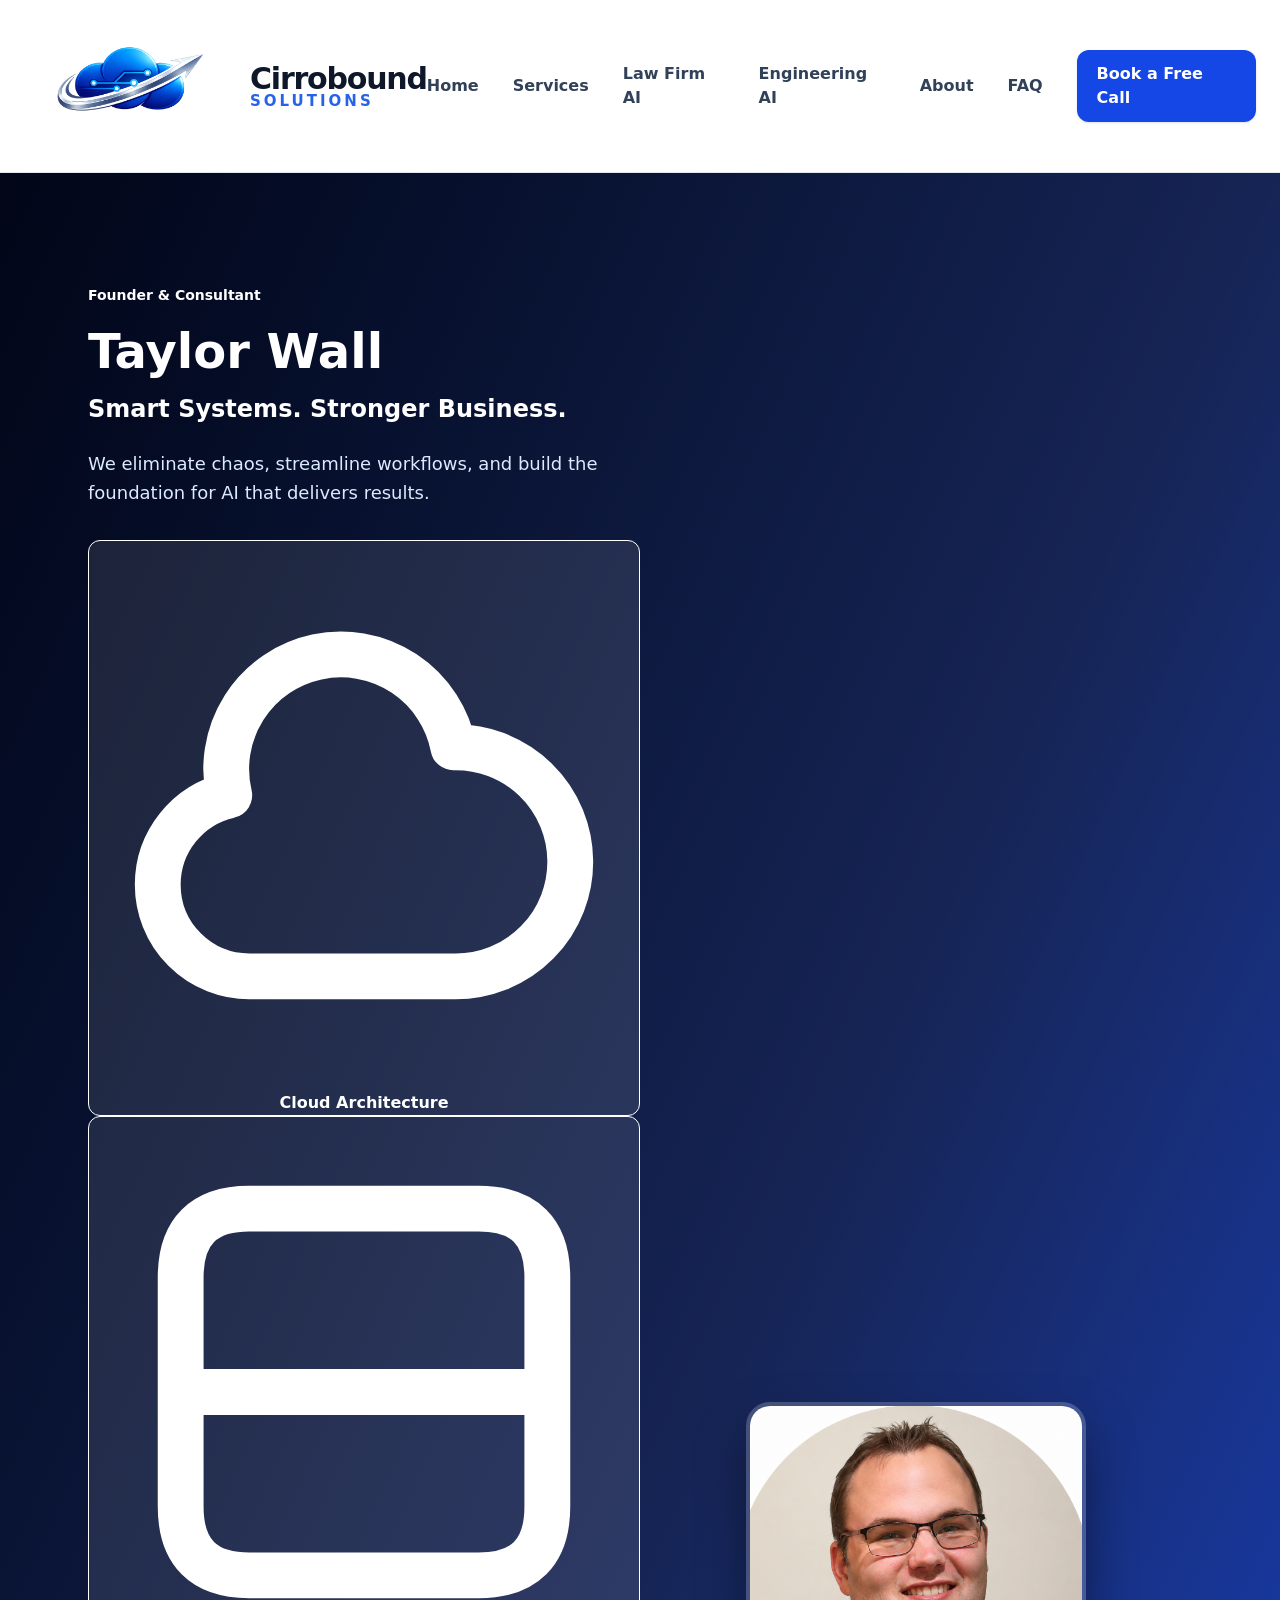
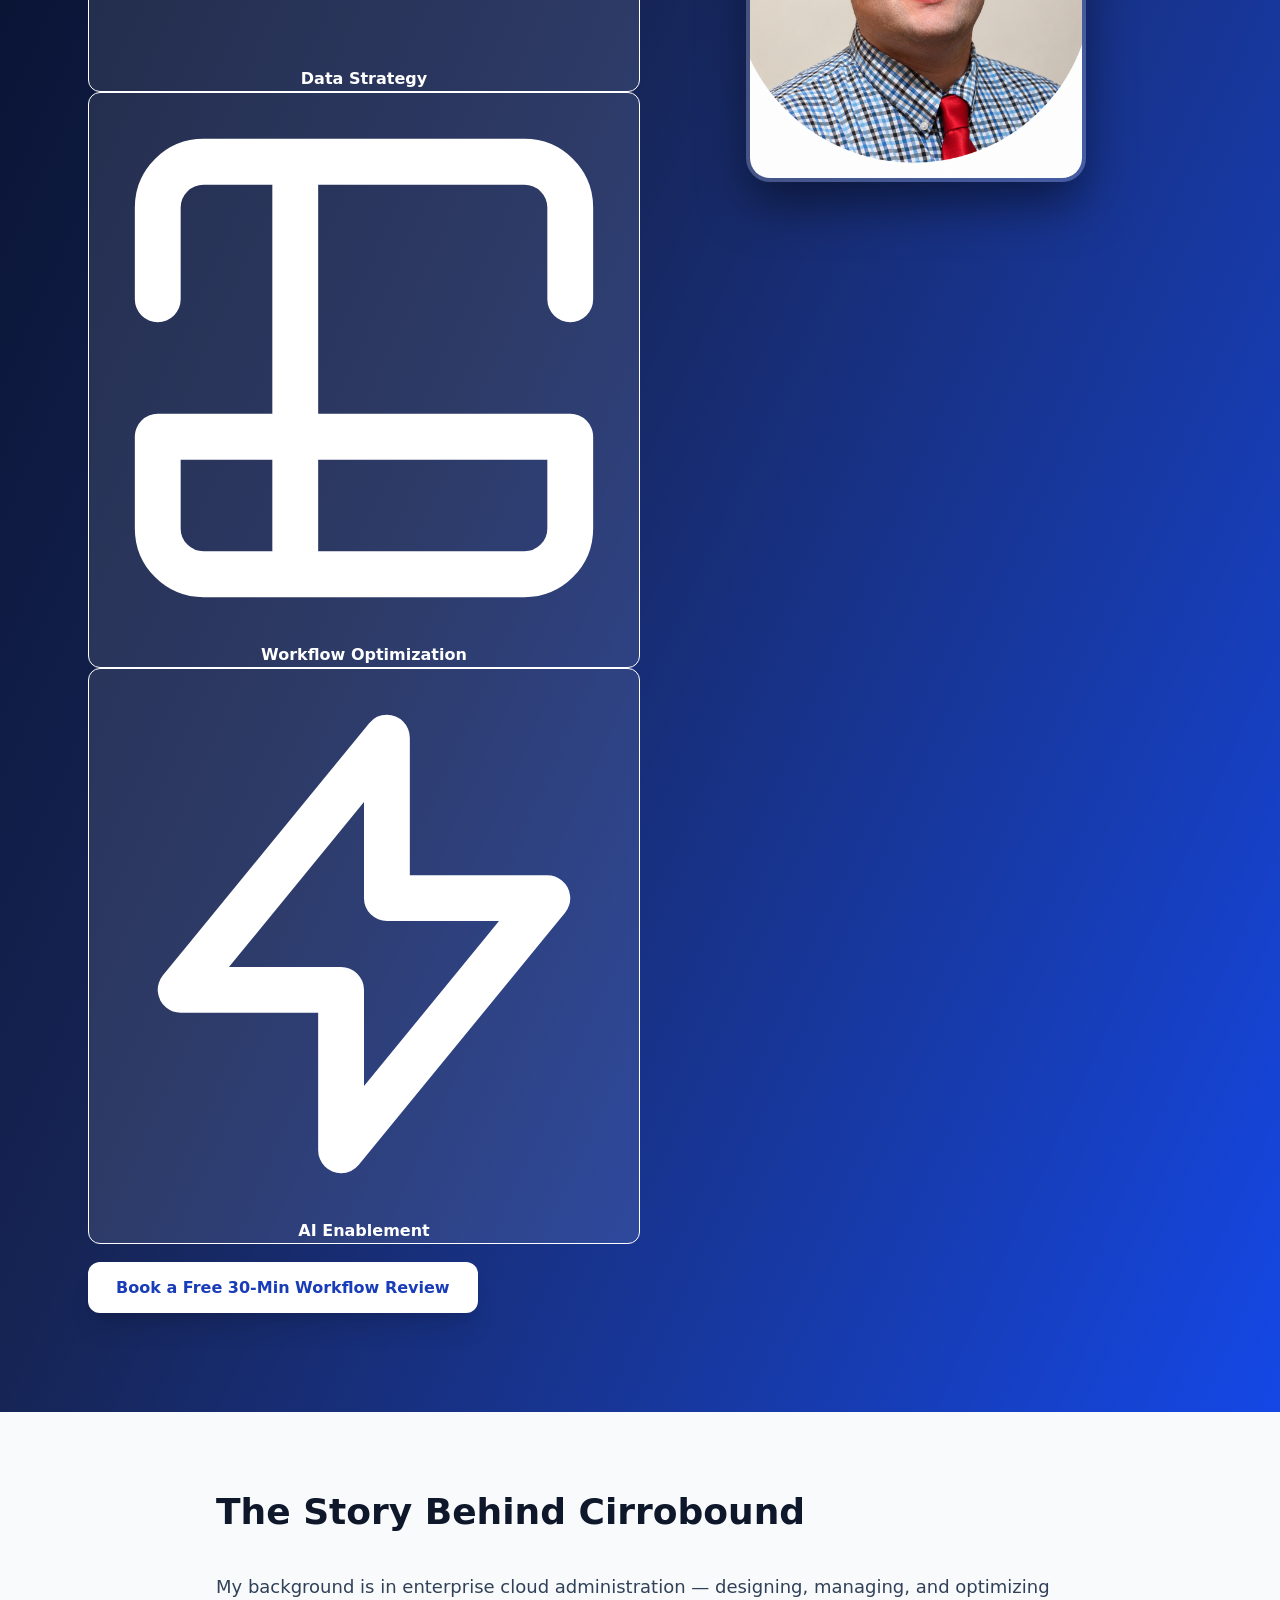
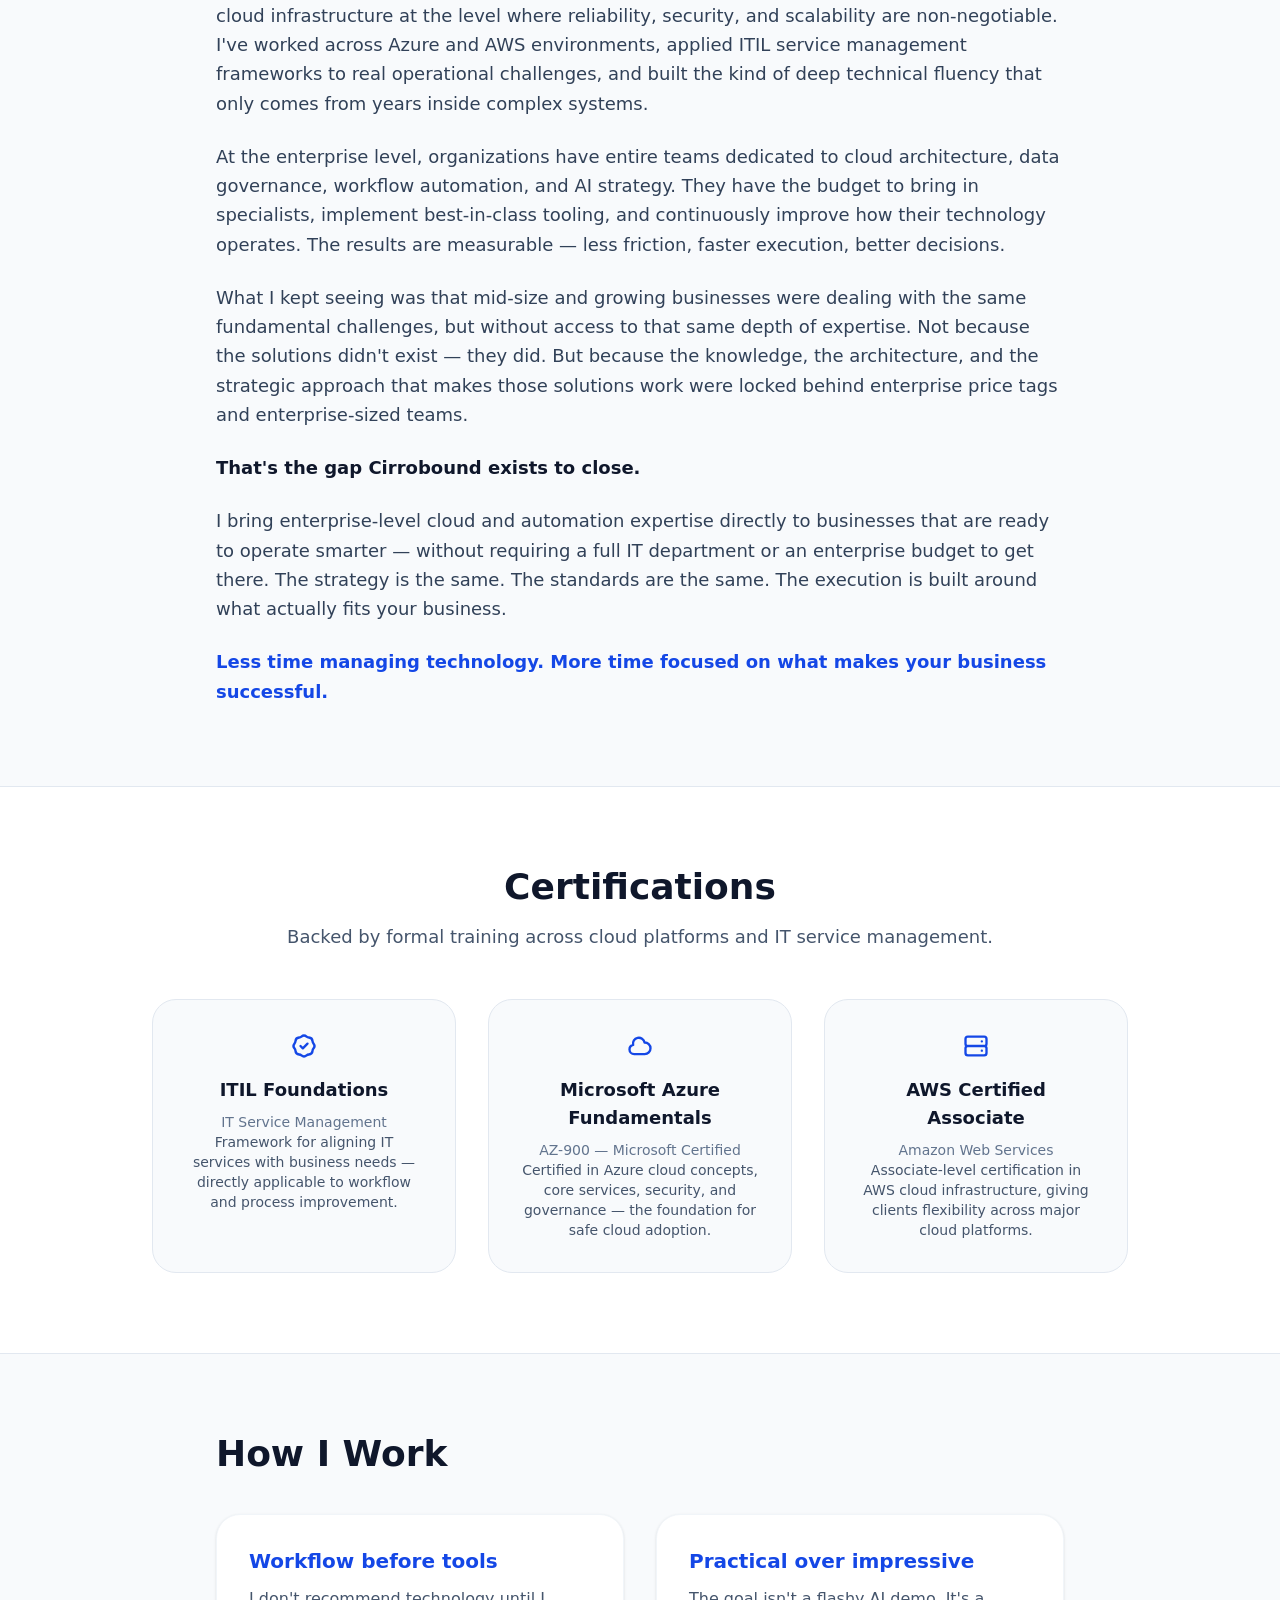
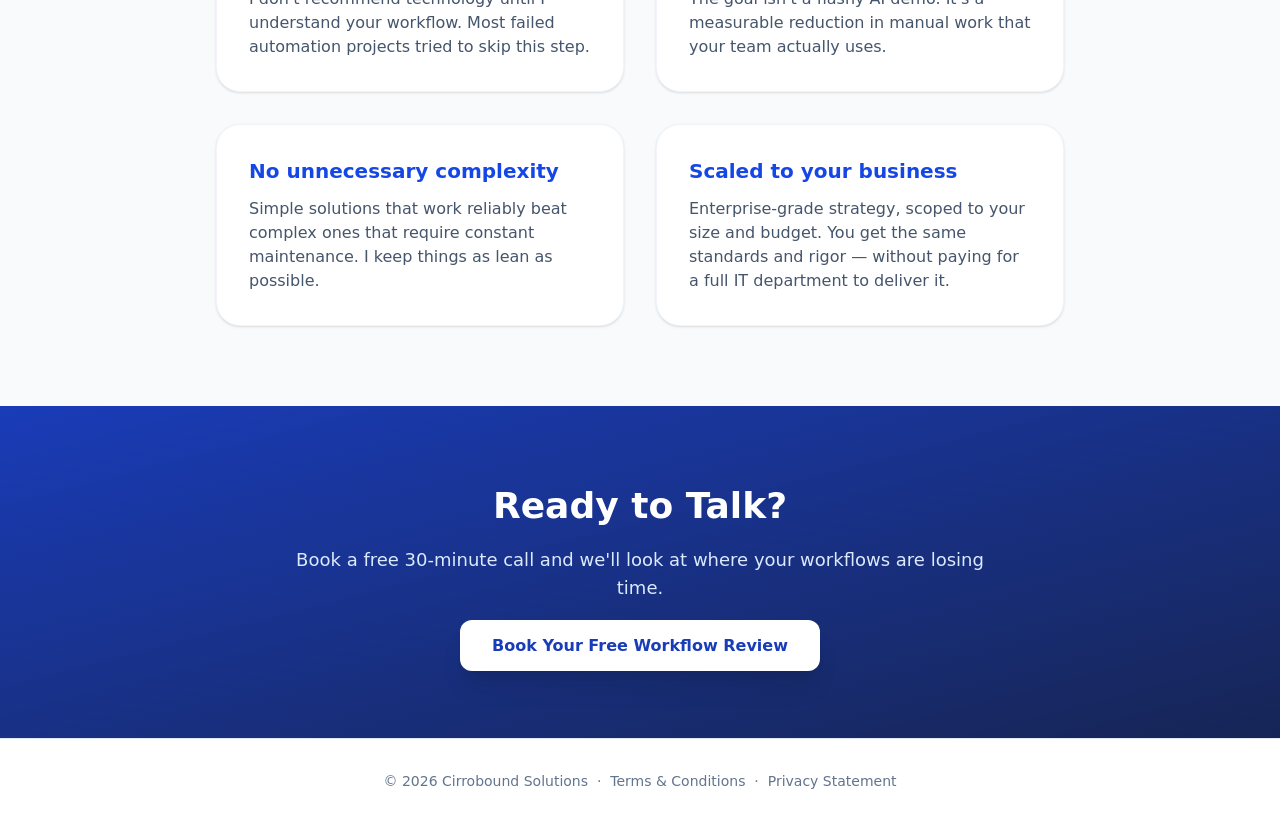
==== about.html @ ef7ce796 "Fix enterprise positioning on About page How I Work section Replace "Built for small teams" card — c" ====
<!DOCTYPE html>
<html lang="en">
<head>
  <meta charset="UTF-8" />
  <meta name="viewport" content="width=device-width, initial-scale=1.0"/>
  <title>About Taylor Wall | Cirrobound Solutions</title>
  <meta name="description" content="Meet Taylor Wall, founder of Cirrobound Solutions. Senior cloud administrator turned consultant helping law firms and engineering teams work smarter with cloud and AI." />
  <link href="./output.css" rel="stylesheet">
</head>

<body class="bg-slate-50 text-slate-900">

<header class="bg-white/95 backdrop-blur border-b border-slate-200 sticky top-0 z-50">
  <div class="max-w-7xl mx-auto px-6 py-4 flex items-center justify-between">

    <a href="/" class="flex items-center gap-4 shrink-0">
      <img src="assets/logo.png" alt="Cirrobound Solutions"
           style="height:140px; width:auto; display:block;">
      <div style="line-height:1;">
        <div style="font-size:30px; font-weight:900; color:#0f172a; letter-spacing:-0.04em;">Cirrobound</div>
        <div style="font-size:15px; letter-spacing:3px; color:#2563eb; font-weight:700;">SOLUTIONS</div>
      </div>
    </a>

    <nav class="hidden lg:flex items-center text-base font-semibold text-slate-700" style="gap:34px;">
      <a href="/" class="hover:text-blue-700 transition">Home</a>
      <a href="/services.html" class="hover:text-blue-700 transition">Services</a>
      <a href="/ai-for-law-firms.html" class="hover:text-blue-700 transition">Law Firm AI</a>
      <a href="/ai-for-engineering.html" class="hover:text-blue-700 transition">Engineering AI</a>
      <a href="/about.html" class="hover:text-blue-700 transition">About</a>
      <a href="/#faq" class="hover:text-blue-700 transition">FAQ</a>
      <a href="https://outlook.office.com/book/AIReadiness@cirrobound.com/" target="_blank" rel="noopener noreferrer"
         class="bg-blue-700 text-white px-5 py-3 rounded-xl shadow hover:bg-blue-800 transition">
        Book a Free Call
      </a>
    </nav>

    <button id="menuBtn" class="lg:hidden flex flex-col gap-1" aria-label="Open menu">
      <span class="w-7 h-0.5 bg-slate-800"></span>
      <span class="w-7 h-0.5 bg-slate-800"></span>
      <span class="w-7 h-0.5 bg-slate-800"></span>
    </button>

  </div>

  <div id="mobileMenu" class="hidden lg:hidden px-6 pb-6 space-y-4 text-lg font-semibold bg-white border-t">
    <a href="/" class="block py-3 border-b border-slate-200">Home</a>
    <a href="/services.html" class="block py-3 border-b border-slate-200">Services</a>
    <a href="/ai-for-law-firms.html" class="block py-3 border-b border-slate-200">Law Firm AI</a>
    <a href="/ai-for-engineering.html" class="block py-3 border-b border-slate-200">Engineering AI</a>
    <a href="/about.html" class="block py-3 border-b border-slate-200">About</a>
    <a href="/#faq" class="block py-3 border-b border-slate-200">FAQ</a>
    <a href="https://outlook.office.com/book/AIReadiness@cirrobound.com/" target="_blank" rel="noopener noreferrer"
       class="block text-center bg-blue-700 text-white px-5 py-3 rounded-xl">
      Book a Free Call
    </a>
  </div>
</header>

<!-- HERO -->
<section class="bg-gradient-to-br from-slate-950 via-blue-950 to-blue-700 text-white py-20 md:py-28">
  <div class="max-w-6xl mx-auto px-6">
    <div class="grid md:grid-cols-2 gap-12 items-center">

      <div>
        <p class="text-blue-300 font-semibold uppercase tracking-widest text-sm mb-4">Founder &amp; Consultant</p>
        <h1 class="text-4xl md:text-5xl font-black mb-3 leading-tight">Taylor Wall</h1>
        <p class="text-2xl font-black text-blue-300 mb-6">Smart Systems. Stronger Business.</p>
        <p class="text-blue-100 text-lg leading-relaxed mb-8">
          We eliminate chaos, streamline workflows, and build the foundation for AI that delivers results.
        </p>

        <div class="grid grid-cols-2 gap-3 mb-8">
          <div class="bg-white/10 border border-white/20 p-3 rounded-xl text-center">
            <svg class="w-5 h-5 text-blue-300 mx-auto mb-1" fill="none" stroke="currentColor" viewBox="0 0 24 24"><path stroke-linecap="round" stroke-linejoin="round" stroke-width="2" d="M3 15a4 4 0 004 4h9a5 5 0 10-.1-9.999 5.002 5.002 0 10-9.78 2.096A4.001 4.001 0 003 15z"/></svg>
            <p class="text-white font-bold text-xs">Cloud Architecture</p>
          </div>
          <div class="bg-white/10 border border-white/20 p-3 rounded-xl text-center">
            <svg class="w-5 h-5 text-blue-300 mx-auto mb-1" fill="none" stroke="currentColor" viewBox="0 0 24 24"><path stroke-linecap="round" stroke-linejoin="round" stroke-width="2" d="M4 7v10c0 2 1 3 3 3h10c2 0 3-1 3-3V7c0-2-1-3-3-3H7C5 4 4 5 4 7zm0 5h16"/></svg>
            <p class="text-white font-bold text-xs">Data Strategy</p>
          </div>
          <div class="bg-white/10 border border-white/20 p-3 rounded-xl text-center">
            <svg class="w-5 h-5 text-blue-300 mx-auto mb-1" fill="none" stroke="currentColor" viewBox="0 0 24 24"><path stroke-linecap="round" stroke-linejoin="round" stroke-width="2" d="M9 3H5a2 2 0 00-2 2v4m6-6h10a2 2 0 012 2v4M9 3v18m0 0h10a2 2 0 002-2v-4M9 21H5a2 2 0 01-2-2v-4m0 0h18"/></svg>
            <p class="text-white font-bold text-xs">Workflow Optimization</p>
          </div>
          <div class="bg-white/10 border border-white/20 p-3 rounded-xl text-center">
            <svg class="w-5 h-5 text-blue-300 mx-auto mb-1" fill="none" stroke="currentColor" viewBox="0 0 24 24"><path stroke-linecap="round" stroke-linejoin="round" stroke-width="2" d="M13 10V3L4 14h7v7l9-11h-7z"/></svg>
            <p class="text-white font-bold text-xs">AI Enablement</p>
          </div>
        </div>

        <a href="https://outlook.office.com/book/AIReadiness@cirrobound.com/" target="_blank" rel="noopener noreferrer"
           class="inline-block bg-white text-blue-800 px-7 py-4 rounded-xl font-bold shadow-xl hover:shadow-2xl transition">
          Book a Free 30-Min Workflow Review
        </a>
      </div>

      <div class="flex justify-center">
        <div style="width:340px;height:380px;overflow:hidden;border-radius:24px;box-shadow:0 25px 50px -5px rgba(0,0,0,0.5);border:4px solid rgba(255,255,255,0.2);">
          <img src="assets/founder%20photo"
               style="width:100%;height:100%;object-fit:cover;object-position:center top;"
               alt="Taylor Wall, Founder of Cirrobound Solutions">
        </div>
      </div>

    </div>
  </div>
</section>

<!-- STORY -->
<section class="py-20">
  <div class="max-w-4xl mx-auto px-6">
    <h2 class="text-3xl md:text-4xl font-black mb-10">The Story Behind Cirrobound</h2>

    <div class="space-y-6 text-slate-700 text-lg leading-relaxed">
      <p>
        My background is in enterprise cloud administration — designing, managing, and optimizing cloud infrastructure at the level where reliability, security, and scalability are non-negotiable. I've worked across Azure and AWS environments, applied ITIL service management frameworks to real operational challenges, and built the kind of deep technical fluency that only comes from years inside complex systems.
      </p>
      <p>
        At the enterprise level, organizations have entire teams dedicated to cloud architecture, data governance, workflow automation, and AI strategy. They have the budget to bring in specialists, implement best-in-class tooling, and continuously improve how their technology operates. The results are measurable — less friction, faster execution, better decisions.
      </p>
      <p>
        What I kept seeing was that mid-size and growing businesses were dealing with the same fundamental challenges, but without access to that same depth of expertise. Not because the solutions didn't exist — they did. But because the knowledge, the architecture, and the strategic approach that makes those solutions work were locked behind enterprise price tags and enterprise-sized teams.
      </p>
      <p class="font-semibold text-slate-900">
        That's the gap Cirrobound exists to close.
      </p>
      <p>
        I bring enterprise-level cloud and automation expertise directly to businesses that are ready to operate smarter — without requiring a full IT department or an enterprise budget to get there. The strategy is the same. The standards are the same. The execution is built around what actually fits your business.
      </p>
      <p class="text-blue-700 font-semibold">
        Less time managing technology. More time focused on what makes your business successful.
      </p>
    </div>
  </div>
</section>

<!-- CERTIFICATIONS -->
<section class="bg-white py-20 border-y border-slate-200">
  <div class="max-w-5xl mx-auto px-6">
    <div class="text-center mb-12">
      <h2 class="text-3xl md:text-4xl font-black mb-4">Certifications</h2>
      <p class="text-slate-600 text-lg">Backed by formal training across cloud platforms and IT service management.</p>
    </div>

    <div class="grid md:grid-cols-3 gap-8">

      <div class="bg-slate-50 p-8 rounded-3xl border border-slate-200 text-center">
        <div class="w-14 h-14 rounded-2xl bg-blue-100 flex items-center justify-center mx-auto mb-4">
          <svg class="w-7 h-7 text-blue-700" fill="none" stroke="currentColor" viewBox="0 0 24 24">
            <path stroke-linecap="round" stroke-linejoin="round" stroke-width="2" d="M9 12l2 2 4-4M7.835 4.697a3.42 3.42 0 001.946-.806 3.42 3.42 0 014.438 0 3.42 3.42 0 001.946.806 3.42 3.42 0 013.138 3.138 3.42 3.42 0 00.806 1.946 3.42 3.42 0 010 4.438 3.42 3.42 0 00-.806 1.946 3.42 3.42 0 01-3.138 3.138 3.42 3.42 0 00-1.946.806 3.42 3.42 0 01-4.438 0 3.42 3.42 0 00-1.946-.806 3.42 3.42 0 01-3.138-3.138 3.42 3.42 0 00-.806-1.946 3.42 3.42 0 010-4.438 3.42 3.42 0 00.806-1.946 3.42 3.42 0 013.138-3.138z"/>
          </svg>
        </div>
        <h3 class="font-black text-lg mb-2">ITIL Foundations</h3>
        <p class="text-slate-500 text-sm">IT Service Management</p>
        <p class="text-slate-600 text-sm mt-3">Framework for aligning IT services with business needs — directly applicable to workflow and process improvement.</p>
      </div>

      <div class="bg-slate-50 p-8 rounded-3xl border border-slate-200 text-center">
        <div class="w-14 h-14 rounded-2xl bg-blue-100 flex items-center justify-center mx-auto mb-4">
          <svg class="w-7 h-7 text-blue-700" fill="none" stroke="currentColor" viewBox="0 0 24 24">
            <path stroke-linecap="round" stroke-linejoin="round" stroke-width="2" d="M3 15a4 4 0 004 4h9a5 5 0 10-.1-9.999 5.002 5.002 0 10-9.78 2.096A4.001 4.001 0 003 15z"/>
          </svg>
        </div>
        <h3 class="font-black text-lg mb-2">Microsoft Azure Fundamentals</h3>
        <p class="text-slate-500 text-sm">AZ-900 &mdash; Microsoft Certified</p>
        <p class="text-slate-600 text-sm mt-3">Certified in Azure cloud concepts, core services, security, and governance — the foundation for safe cloud adoption.</p>
      </div>

      <div class="bg-slate-50 p-8 rounded-3xl border border-slate-200 text-center">
        <div class="w-14 h-14 rounded-2xl bg-blue-100 flex items-center justify-center mx-auto mb-4">
          <svg class="w-7 h-7 text-blue-700" fill="none" stroke="currentColor" viewBox="0 0 24 24">
            <path stroke-linecap="round" stroke-linejoin="round" stroke-width="2" d="M5 12h14M5 12a2 2 0 01-2-2V6a2 2 0 012-2h14a2 2 0 012 2v4a2 2 0 01-2 2M5 12a2 2 0 00-2 2v4a2 2 0 002 2h14a2 2 0 002-2v-4a2 2 0 00-2-2m-2-4h.01M17 16h.01"/>
          </svg>
        </div>
        <h3 class="font-black text-lg mb-2">AWS Certified Associate</h3>
        <p class="text-slate-500 text-sm">Amazon Web Services</p>
        <p class="text-slate-600 text-sm mt-3">Associate-level certification in AWS cloud infrastructure, giving clients flexibility across major cloud platforms.</p>
      </div>

    </div>
  </div>
</section>

<!-- APPROACH -->
<section class="py-20">
  <div class="max-w-4xl mx-auto px-6">
    <h2 class="text-3xl md:text-4xl font-black mb-10">How I Work</h2>

    <div class="grid md:grid-cols-2 gap-8">
      <div class="bg-white p-8 rounded-3xl shadow border border-slate-100">
        <h3 class="font-black text-xl mb-3 text-blue-700">Workflow before tools</h3>
        <p class="text-slate-600">I don't recommend technology until I understand your workflow. Most failed automation projects tried to skip this step.</p>
      </div>
      <div class="bg-white p-8 rounded-3xl shadow border border-slate-100">
        <h3 class="font-black text-xl mb-3 text-blue-700">Practical over impressive</h3>
        <p class="text-slate-600">The goal isn't a flashy AI demo. It's a measurable reduction in manual work that your team actually uses.</p>
      </div>
      <div class="bg-white p-8 rounded-3xl shadow border border-slate-100">
        <h3 class="font-black text-xl mb-3 text-blue-700">No unnecessary complexity</h3>
        <p class="text-slate-600">Simple solutions that work reliably beat complex ones that require constant maintenance. I keep things as lean as possible.</p>
      </div>
      <div class="bg-white p-8 rounded-3xl shadow border border-slate-100">
        <h3 class="font-black text-xl mb-3 text-blue-700">Scaled to your business</h3>
        <p class="text-slate-600">Enterprise-grade strategy, scoped to your size and budget. You get the same standards and rigor — without paying for a full IT department to deliver it.</p>
      </div>
    </div>
  </div>
</section>

<!-- CTA -->
<section class="bg-gradient-to-br from-blue-800 to-blue-950 text-white py-20 text-center">
  <div class="max-w-3xl mx-auto px-6">
    <h2 class="text-3xl md:text-4xl font-black mb-5">Ready to Talk?</h2>
    <p class="mb-8 text-blue-100 text-lg">
      Book a free 30-minute call and we'll look at where your workflows are losing time.
    </p>
    <a href="https://outlook.office.com/book/AIReadiness@cirrobound.com/" target="_blank" rel="noopener noreferrer"
       class="bg-white text-blue-800 px-8 py-4 rounded-xl font-black shadow-xl hover:shadow-2xl transition">
      Book Your Free Workflow Review
    </a>
  </div>
</section>

<footer class="bg-white border-t border-slate-200 py-8 text-center text-sm text-slate-500">
  &copy; 2026 Cirrobound Solutions &nbsp;&middot;&nbsp; <a href="/terms.html" class="hover:text-blue-700 transition">Terms &amp; Conditions</a> &nbsp;&middot;&nbsp; <a href="/privacy.html" class="hover:text-blue-700 transition">Privacy Statement</a>
</footer>

<script>
  const btn = document.getElementById("menuBtn");
  const menu = document.getElementById("mobileMenu");
  btn.addEventListener("click", () => { menu.classList.toggle("hidden"); });
</script>

</body>
</html>
---- output.css ----
/*! tailwindcss v4.2.4 | MIT License | https://tailwindcss.com */
@layer properties{@supports (((-webkit-hyphens:none)) and (not (margin-trim:inline))) or ((-moz-orient:inline) and (not (color:rgb(from red r g b)))){*,:before,:after,::backdrop{--tw-space-y-reverse:0;--tw-border-style:solid;--tw-gradient-position:initial;--tw-gradient-from:#0000;--tw-gradient-via:#0000;--tw-gradient-to:#0000;--tw-gradient-stops:initial;--tw-gradient-via-stops:initial;--tw-gradient-from-position:0%;--tw-gradient-via-position:50%;--tw-gradient-to-position:100%;--tw-leading:initial;--tw-font-weight:initial;--tw-tracking:initial;--tw-shadow:0 0 #0000;--tw-shadow-color:initial;--tw-shadow-alpha:100%;--tw-inset-shadow:0 0 #0000;--tw-inset-shadow-color:initial;--tw-inset-shadow-alpha:100%;--tw-ring-color:initial;--tw-ring-shadow:0 0 #0000;--tw-inset-ring-color:initial;--tw-inset-ring-shadow:0 0 #0000;--tw-ring-inset:initial;--tw-ring-offset-width:0px;--tw-ring-offset-color:#fff;--tw-ring-offset-shadow:0 0 #0000;--tw-backdrop-blur:initial;--tw-backdrop-brightness:initial;--tw-backdrop-contrast:initial;--tw-backdrop-grayscale:initial;--tw-backdrop-hue-rotate:initial;--tw-backdrop-invert:initial;--tw-backdrop-opacity:initial;--tw-backdrop-saturate:initial;--tw-backdrop-sepia:initial}}}@layer theme{:root,:host{--font-sans:ui-sans-serif, system-ui, sans-serif, "Apple Color Emoji", "Segoe UI Emoji", "Segoe UI Symbol", "Noto Color Emoji";--font-mono:ui-monospace, SFMono-Regular, Menlo, Monaco, Consolas, "Liberation Mono", "Courier New", monospace;--color-red-500:oklch(63.7% .237 25.331);--color-green-600:oklch(62.7% .194 149.214);--color-blue-100:oklch(93.2% .032 255.585);--color-blue-200:oklch(88.2% .059 254.128);--color-blue-300:oklch(80.9% .105 251.813);--color-blue-700:oklch(48.8% .243 264.376);--color-blue-800:oklch(42.4% .199 265.638);--color-blue-900:oklch(37.9% .146 265.522);--color-blue-950:oklch(28.2% .091 267.935);--color-slate-50:oklch(98.4% .003 247.858);--color-slate-100:oklch(96.8% .007 247.896);--color-slate-200:oklch(92.9% .013 255.508);--color-slate-500:oklch(55.4% .046 257.417);--color-slate-600:oklch(44.6% .043 257.281);--color-slate-700:oklch(37.2% .044 257.287);--color-slate-800:oklch(27.9% .041 260.031);--color-slate-900:oklch(20.8% .042 265.755);--color-slate-950:oklch(12.9% .042 264.695);--color-white:#fff;--spacing:.25rem;--container-3xl:48rem;--container-4xl:56rem;--container-5xl:64rem;--container-6xl:72rem;--container-7xl:80rem;--text-sm:.875rem;--text-sm--line-height:calc(1.25 / .875);--text-base:1rem;--text-base--line-height:calc(1.5 / 1);--text-lg:1.125rem;--text-lg--line-height:calc(1.75 / 1.125);--text-xl:1.25rem;--text-xl--line-height:calc(1.75 / 1.25);--text-2xl:1.5rem;--text-2xl--line-height:calc(2 / 1.5);--text-3xl:1.875rem;--text-3xl--line-height:calc(2.25 / 1.875);--text-4xl:2.25rem;--text-4xl--line-height:calc(2.5 / 2.25);--text-5xl:3rem;--text-5xl--line-height:1;--text-6xl:3.75rem;--text-6xl--line-height:1;--text-7xl:4.5rem;--text-7xl--line-height:1;--font-weight-medium:500;--font-weight-semibold:600;--font-weight-bold:700;--font-weight-black:900;--tracking-tight:-.025em;--leading-tight:1.25;--leading-relaxed:1.625;--radius-xl:.75rem;--radius-2xl:1rem;--radius-3xl:1.5rem;--default-transition-duration:.15s;--default-transition-timing-function:cubic-bezier(.4, 0, .2, 1);--default-font-family:var(--font-sans);--default-mono-font-family:var(--font-mono)}}@layer base{*,:after,:before,::backdrop{box-sizing:border-box;border:0 solid;margin:0;padding:0}::file-selector-button{box-sizing:border-box;border:0 solid;margin:0;padding:0}html,:host{-webkit-text-size-adjust:100%;tab-size:4;line-height:1.5;font-family:var(--default-font-family,ui-sans-serif, system-ui, sans-serif, "Apple Color Emoji", "Segoe UI Emoji", "Segoe UI Symbol", "Noto Color Emoji");font-feature-settings:var(--default-font-feature-settings,normal);font-variation-settings:var(--default-font-variation-settings,normal);-webkit-tap-highlight-color:transparent}hr{height:0;color:inherit;border-top-width:1px}abbr:where([title]){-webkit-text-decoration:underline dotted;text-decoration:underline dotted}h1,h2,h3,h4,h5,h6{font-size:inherit;font-weight:inherit}a{color:inherit;-webkit-text-decoration:inherit;-webkit-text-decoration:inherit;-webkit-text-decoration:inherit;text-decoration:inherit}b,strong{font-weight:bolder}code,kbd,samp,pre{font-family:var(--default-mono-font-family,ui-monospace, SFMono-Regular, Menlo, Monaco, Consolas, "Liberation Mono", "Courier New", monospace);font-feature-settings:var(--default-mono-font-feature-settings,normal);font-variation-settings:var(--default-mono-font-variation-settings,normal);font-size:1em}small{font-size:80%}sub,sup{vertical-align:baseline;font-size:75%;line-height:0;position:relative}sub{bottom:-.25em}sup{top:-.5em}table{text-indent:0;border-color:inherit;border-collapse:collapse}:-moz-focusring{outline:auto}progress{vertical-align:baseline}summary{display:list-item}ol,ul,menu{list-style:none}img,svg,video,canvas,audio,iframe,embed,object{vertical-align:middle;display:block}img,video{max-width:100%;height:auto}button,input,select,optgroup,textarea{font:inherit;font-feature-settings:inherit;font-variation-settings:inherit;letter-spacing:inherit;color:inherit;opacity:1;background-color:#0000;border-radius:0}::file-selector-button{font:inherit;font-feature-settings:inherit;font-variation-settings:inherit;letter-spacing:inherit;color:inherit;opacity:1;background-color:#0000;border-radius:0}:where(select:is([multiple],[size])) optgroup{font-weight:bolder}:where(select:is([multiple],[size])) optgroup option{padding-inline-start:20px}::file-selector-button{margin-inline-end:4px}::placeholder{opacity:1}@supports (not ((-webkit-appearance:-apple-pay-button))) or (contain-intrinsic-size:1px){::placeholder{color:currentColor}@supports (color:color-mix(in lab, red, red)){::placeholder{color:color-mix(in oklab, currentcolor 50%, transparent)}}}textarea{resize:vertical}::-webkit-search-decoration{-webkit-appearance:none}::-webkit-date-and-time-value{min-height:1lh;text-align:inherit}::-webkit-datetime-edit{display:inline-flex}::-webkit-datetime-edit-fields-wrapper{padding:0}::-webkit-datetime-edit{padding-block:0}::-webkit-datetime-edit-year-field{padding-block:0}::-webkit-datetime-edit-month-field{padding-block:0}::-webkit-datetime-edit-day-field{padding-block:0}::-webkit-datetime-edit-hour-field{padding-block:0}::-webkit-datetime-edit-minute-field{padding-block:0}::-webkit-datetime-edit-second-field{padding-block:0}::-webkit-datetime-edit-millisecond-field{padding-block:0}::-webkit-datetime-edit-meridiem-field{padding-block:0}::-webkit-calendar-picker-indicator{line-height:1}:-moz-ui-invalid{box-shadow:none}button,input:where([type=button],[type=reset],[type=submit]){appearance:button}::file-selector-button{appearance:button}::-webkit-inner-spin-button{height:auto}::-webkit-outer-spin-button{height:auto}[hidden]:where(:not([hidden=until-found])){display:none!important}}@layer components;@layer utilities{.absolute{position:absolute}.relative{position:relative}.sticky{position:sticky}.inset-0{inset:calc(var(--spacing) * 0)}.start{inset-inline-start:var(--spacing)}.top-0{top:calc(var(--spacing) * 0)}.z-50{z-index:50}.mx-auto{margin-inline:auto}.mb-2{margin-bottom:calc(var(--spacing) * 2)}.mb-3{margin-bottom:calc(var(--spacing) * 3)}.mb-4{margin-bottom:calc(var(--spacing) * 4)}.mb-5{margin-bottom:calc(var(--spacing) * 5)}.mb-6{margin-bottom:calc(var(--spacing) * 6)}.mb-7{margin-bottom:calc(var(--spacing) * 7)}.mb-8{margin-bottom:calc(var(--spacing) * 8)}.mb-10{margin-bottom:calc(var(--spacing) * 10)}.mb-12{margin-bottom:calc(var(--spacing) * 12)}.mb-14{margin-bottom:calc(var(--spacing) * 14)}.block{display:block}.flex{display:flex}.grid{display:grid}.hidden{display:none}.inline-flex{display:inline-flex}.h-0\.5{height:calc(var(--spacing) * .5)}.w-7{width:calc(var(--spacing) * 7)}.max-w-3xl{max-width:var(--container-3xl)}.max-w-4xl{max-width:var(--container-4xl)}.max-w-5xl{max-width:var(--container-5xl)}.max-w-6xl{max-width:var(--container-6xl)}.max-w-7xl{max-width:var(--container-7xl)}.shrink-0{flex-shrink:0}.flex-col{flex-direction:column}.items-center{align-items:center}.justify-between{justify-content:space-between}.justify-center{justify-content:center}.gap-1{gap:calc(var(--spacing) * 1)}.gap-4{gap:calc(var(--spacing) * 4)}.gap-8{gap:calc(var(--spacing) * 8)}:where(.space-y-3>:not(:last-child)){--tw-space-y-reverse:0;margin-block-start:calc(calc(var(--spacing) * 3) * var(--tw-space-y-reverse));margin-block-end:calc(calc(var(--spacing) * 3) * calc(1 - var(--tw-space-y-reverse)))}:where(.space-y-4>:not(:last-child)){--tw-space-y-reverse:0;margin-block-start:calc(calc(var(--spacing) * 4) * var(--tw-space-y-reverse));margin-block-end:calc(calc(var(--spacing) * 4) * calc(1 - var(--tw-space-y-reverse)))}:where(.space-y-6>:not(:last-child)){--tw-space-y-reverse:0;margin-block-start:calc(calc(var(--spacing) * 6) * var(--tw-space-y-reverse));margin-block-end:calc(calc(var(--spacing) * 6) * calc(1 - var(--tw-space-y-reverse)))}.overflow-hidden{overflow:hidden}.rounded-2xl{border-radius:var(--radius-2xl)}.rounded-3xl{border-radius:var(--radius-3xl)}.rounded-full{border-radius:3.40282e38px}.rounded-xl{border-radius:var(--radius-xl)}.border{border-style:var(--tw-border-style);border-width:1px}.border-y{border-block-style:var(--tw-border-style);border-block-width:1px}.border-t{border-top-style:var(--tw-border-style);border-top-width:1px}.border-b{border-bottom-style:var(--tw-border-style);border-bottom-width:1px}.border-blue-300\/30{border-color:#90c5ff4d}@supports (color:color-mix(in lab, red, red)){.border-blue-300\/30{border-color:color-mix(in oklab, var(--color-blue-300) 30%, transparent)}}.border-slate-100{border-color:var(--color-slate-100)}.border-slate-200{border-color:var(--color-slate-200)}.border-white\/70{border-color:#ffffffb3}@supports (color:color-mix(in lab, red, red)){.border-white\/70{border-color:color-mix(in oklab, var(--color-white) 70%, transparent)}}.bg-blue-700{background-color:var(--color-blue-700)}.bg-slate-50{background-color:var(--color-slate-50)}.bg-slate-100{background-color:var(--color-slate-100)}.bg-slate-800{background-color:var(--color-slate-800)}.bg-white{background-color:var(--color-white)}.bg-white\/10{background-color:#ffffff1a}@supports (color:color-mix(in lab, red, red)){.bg-white\/10{background-color:color-mix(in oklab, var(--color-white) 10%, transparent)}}.bg-white\/95{background-color:#fffffff2}@supports (color:color-mix(in lab, red, red)){.bg-white\/95{background-color:color-mix(in oklab, var(--color-white) 95%, transparent)}}.bg-gradient-to-br{--tw-gradient-position:to bottom right in oklab;background-image:linear-gradient(var(--tw-gradient-stops))}.bg-gradient-to-r{--tw-gradient-position:to right in oklab;background-image:linear-gradient(var(--tw-gradient-stops))}.bg-\[radial-gradient\(circle_at_top_left\,\#38bdf8\,transparent_35\%\)\,radial-gradient\(circle_at_bottom_right\,\#2563eb\,transparent_35\%\)\]{background-image:radial-gradient(circle at 0 0,#38bdf8,#0000 35%),radial-gradient(circle at 100% 100%,#2563eb,#0000 35%)}.from-\[\#0b1f3a\]{--tw-gradient-from:#0b1f3a;--tw-gradient-stops:var(--tw-gradient-via-stops,var(--tw-gradient-position), var(--tw-gradient-from) var(--tw-gradient-from-position), var(--tw-gradient-to) var(--tw-gradient-to-position))}.from-blue-800{--tw-gradient-from:var(--color-blue-800);--tw-gradient-stops:var(--tw-gradient-via-stops,var(--tw-gradient-position), var(--tw-gradient-from) var(--tw-gradient-from-position), var(--tw-gradient-to) var(--tw-gradient-to-position))}.from-slate-950{--tw-gradient-from:var(--color-slate-950);--tw-gradient-stops:var(--tw-gradient-via-stops,var(--tw-gradient-position), var(--tw-gradient-from) var(--tw-gradient-from-position), var(--tw-gradient-to) var(--tw-gradient-to-position))}.via-\[\#1e3a8a\]{--tw-gradient-via:#1e3a8a;--tw-gradient-via-stops:var(--tw-gradient-position), var(--tw-gradient-from) var(--tw-gradient-from-position), var(--tw-gradient-via) var(--tw-gradient-via-position), var(--tw-gradient-to) var(--tw-gradient-to-position);--tw-gradient-stops:var(--tw-gradient-via-stops)}.via-blue-950{--tw-gradient-via:var(--color-blue-950);--tw-gradient-via-stops:var(--tw-gradient-position), var(--tw-gradient-from) var(--tw-gradient-from-position), var(--tw-gradient-via) var(--tw-gradient-via-position), var(--tw-gradient-to) var(--tw-gradient-to-position);--tw-gradient-stops:var(--tw-gradient-via-stops)}.to-\[\#2563eb\]{--tw-gradient-to:#2563eb;--tw-gradient-stops:var(--tw-gradient-via-stops,var(--tw-gradient-position), var(--tw-gradient-from) var(--tw-gradient-from-position), var(--tw-gradient-to) var(--tw-gradient-to-position))}.to-blue-700{--tw-gradient-to:var(--color-blue-700);--tw-gradient-stops:var(--tw-gradient-via-stops,var(--tw-gradient-position), var(--tw-gradient-from) var(--tw-gradient-from-position), var(--tw-gradient-to) var(--tw-gradient-to-position))}.to-blue-950{--tw-gradient-to:var(--color-blue-950);--tw-gradient-stops:var(--tw-gradient-via-stops,var(--tw-gradient-position), var(--tw-gradient-from) var(--tw-gradient-from-position), var(--tw-gradient-to) var(--tw-gradient-to-position))}.p-6{padding:calc(var(--spacing) * 6)}.p-8{padding:calc(var(--spacing) * 8)}.p-9{padding:calc(var(--spacing) * 9)}.px-4{padding-inline:calc(var(--spacing) * 4)}.px-5{padding-inline:calc(var(--spacing) * 5)}.px-6{padding-inline:calc(var(--spacing) * 6)}.px-7{padding-inline:calc(var(--spacing) * 7)}.px-8{padding-inline:calc(var(--spacing) * 8)}.py-2{padding-block:calc(var(--spacing) * 2)}.py-3{padding-block:calc(var(--spacing) * 3)}.py-4{padding-block:calc(var(--spacing) * 4)}.py-6{padding-block:calc(var(--spacing) * 6)}.py-8{padding-block:calc(var(--spacing) * 8)}.py-16{padding-block:calc(var(--spacing) * 16)}.py-20{padding-block:calc(var(--spacing) * 20)}.py-24{padding-block:calc(var(--spacing) * 24)}.pb-6{padding-bottom:calc(var(--spacing) * 6)}.text-center{text-align:center}.text-left{text-align:left}.text-2xl{font-size:var(--text-2xl);line-height:var(--tw-leading,var(--text-2xl--line-height))}.text-3xl{font-size:var(--text-3xl);line-height:var(--tw-leading,var(--text-3xl--line-height))}.text-4xl{font-size:var(--text-4xl);line-height:var(--tw-leading,var(--text-4xl--line-height))}.text-base{font-size:var(--text-base);line-height:var(--tw-leading,var(--text-base--line-height))}.text-lg{font-size:var(--text-lg);line-height:var(--tw-leading,var(--text-lg--line-height))}.text-sm{font-size:var(--text-sm);line-height:var(--tw-leading,var(--text-sm--line-height))}.text-xl{font-size:var(--text-xl);line-height:var(--tw-leading,var(--text-xl--line-height))}.leading-relaxed{--tw-leading:var(--leading-relaxed);line-height:var(--leading-relaxed)}.leading-tight{--tw-leading:var(--leading-tight);line-height:var(--leading-tight)}.font-black{--tw-font-weight:var(--font-weight-black);font-weight:var(--font-weight-black)}.font-bold{--tw-font-weight:var(--font-weight-bold);font-weight:var(--font-weight-bold)}.font-semibold{--tw-font-weight:var(--font-weight-semibold);font-weight:var(--font-weight-semibold)}.tracking-tight{--tw-tracking:var(--tracking-tight);letter-spacing:var(--tracking-tight)}.text-blue-100{color:var(--color-blue-100)}.text-blue-200{color:var(--color-blue-200)}.text-blue-700{color:var(--color-blue-700)}.text-blue-800{color:var(--color-blue-800)}.text-green-600{color:var(--color-green-600)}.text-red-500{color:var(--color-red-500)}.text-slate-500{color:var(--color-slate-500)}.text-slate-600{color:var(--color-slate-600)}.text-slate-700{color:var(--color-slate-700)}.text-slate-900{color:var(--color-slate-900)}.text-white{color:var(--color-white)}.opacity-20{opacity:.2}.shadow{--tw-shadow:0 1px 3px 0 var(--tw-shadow-color,#0000001a), 0 1px 2px -1px var(--tw-shadow-color,#0000001a);box-shadow:var(--tw-inset-shadow), var(--tw-inset-ring-shadow), var(--tw-ring-offset-shadow), var(--tw-ring-shadow), var(--tw-shadow)}.shadow-lg{--tw-shadow:0 10px 15px -3px var(--tw-shadow-color,#0000001a), 0 4px 6px -4px var(--tw-shadow-color,#0000001a);box-shadow:var(--tw-inset-shadow), var(--tw-inset-ring-shadow), var(--tw-ring-offset-shadow), var(--tw-ring-shadow), var(--tw-shadow)}.shadow-xl{--tw-shadow:0 20px 25px -5px var(--tw-shadow-color,#0000001a), 0 8px 10px -6px var(--tw-shadow-color,#0000001a);box-shadow:var(--tw-inset-shadow), var(--tw-inset-ring-shadow), var(--tw-ring-offset-shadow), var(--tw-ring-shadow), var(--tw-shadow)}.backdrop-blur{--tw-backdrop-blur:blur(8px);-webkit-backdrop-filter:var(--tw-backdrop-blur,) var(--tw-backdrop-brightness,) var(--tw-backdrop-contrast,) var(--tw-backdrop-grayscale,) var(--tw-backdrop-hue-rotate,) var(--tw-backdrop-invert,) var(--tw-backdrop-opacity,) var(--tw-backdrop-saturate,) var(--tw-backdrop-sepia,);backdrop-filter:var(--tw-backdrop-blur,) var(--tw-backdrop-brightness,) var(--tw-backdrop-contrast,) var(--tw-backdrop-grayscale,) var(--tw-backdrop-hue-rotate,) var(--tw-backdrop-invert,) var(--tw-backdrop-opacity,) var(--tw-backdrop-saturate,) var(--tw-backdrop-sepia,)}.transition{transition-property:color,background-color,border-color,outline-color,text-decoration-color,fill,stroke,--tw-gradient-from,--tw-gradient-via,--tw-gradient-to,opacity,box-shadow,transform,translate,scale,rotate,filter,-webkit-backdrop-filter,backdrop-filter,display,content-visibility,overlay,pointer-events;transition-timing-function:var(--tw-ease,var(--default-transition-timing-function));transition-duration:var(--tw-duration,var(--default-transition-duration))}@media (hover:hover){.group-hover\:text-blue-700:is(:where(.group):hover *){color:var(--color-blue-700)}.hover\:bg-blue-800:hover{background-color:var(--color-blue-800)}.hover\:bg-white:hover{background-color:var(--color-white)}.hover\:text-blue-700:hover{color:var(--color-blue-700)}.hover\:text-blue-800:hover{color:var(--color-blue-800)}.hover\:shadow-2xl:hover{--tw-shadow:0 25px 50px -12px var(--tw-shadow-color,#00000040);box-shadow:var(--tw-inset-shadow), var(--tw-inset-ring-shadow), var(--tw-ring-offset-shadow), var(--tw-ring-shadow), var(--tw-shadow)}.hover\:shadow-lg:hover{--tw-shadow:0 10px 15px -3px var(--tw-shadow-color,#0000001a), 0 4px 6px -4px var(--tw-shadow-color,#0000001a);box-shadow:var(--tw-inset-shadow), var(--tw-inset-ring-shadow), var(--tw-ring-offset-shadow), var(--tw-ring-shadow), var(--tw-shadow)}.hover\:shadow-xl:hover{--tw-shadow:0 20px 25px -5px var(--tw-shadow-color,#0000001a), 0 8px 10px -6px var(--tw-shadow-color,#0000001a);box-shadow:var(--tw-inset-shadow), var(--tw-inset-ring-shadow), var(--tw-ring-offset-shadow), var(--tw-ring-shadow), var(--tw-shadow)}}@media (min-width:40rem){.sm\:flex-row{flex-direction:row}}@media (min-width:48rem){.md\:grid-cols-2{grid-template-columns:repeat(2,minmax(0,1fr))}.md\:grid-cols-3{grid-template-columns:repeat(3,minmax(0,1fr))}.md\:p-8{padding:calc(var(--spacing) * 8)}.md\:py-20{padding-block:calc(var(--spacing) * 20)}.md\:py-28{padding-block:calc(var(--spacing) * 28)}.md\:py-32{padding-block:calc(var(--spacing) * 32)}.md\:text-2xl{font-size:var(--text-2xl);line-height:var(--tw-leading,var(--text-2xl--line-height))}.md\:text-3xl{font-size:var(--text-3xl);line-height:var(--tw-leading,var(--text-3xl--line-height))}.md\:text-4xl{font-size:var(--text-4xl);line-height:var(--tw-leading,var(--text-4xl--line-height))}.md\:text-5xl{font-size:var(--text-5xl);line-height:var(--tw-leading,var(--text-5xl--line-height))}.md\:text-6xl{font-size:var(--text-6xl);line-height:var(--tw-leading,var(--text-6xl--line-height))}.md\:text-xl{font-size:var(--text-xl);line-height:var(--tw-leading,var(--text-xl--line-height))}}@media (min-width:64rem){.lg\:flex{display:flex}.lg\:hidden{display:none}.lg\:text-6xl{font-size:var(--text-6xl);line-height:var(--tw-leading,var(--text-6xl--line-height))}.lg\:text-7xl{font-size:var(--text-7xl);line-height:var(--tw-leading,var(--text-7xl--line-height))}}}@property --tw-space-y-reverse{syntax:"*";inherits:false;initial-value:0}@property --tw-border-style{syntax:"*";inherits:false;initial-value:solid}@property --tw-gradient-position{syntax:"*";inherits:false}@property --tw-gradient-from{syntax:"<color>";inherits:false;initial-value:#0000}@property --tw-gradient-via{syntax:"<color>";inherits:false;initial-value:#0000}@property --tw-gradient-to{syntax:"<color>";inherits:false;initial-value:#0000}@property --tw-gradient-stops{syntax:"*";inherits:false}@property --tw-gradient-via-stops{syntax:"*";inherits:false}@property --tw-gradient-from-position{syntax:"<length-percentage>";inherits:false;initial-value:0%}@property --tw-gradient-via-position{syntax:"<length-percentage>";inherits:false;initial-value:50%}@property --tw-gradient-to-position{syntax:"<length-percentage>";inherits:false;initial-value:100%}@property --tw-leading{syntax:"*";inherits:false}@property --tw-font-weight{syntax:"*";inherits:false}@property --tw-tracking{syntax:"*";inherits:false}@property --tw-shadow{syntax:"*";inherits:false;initial-value:0 0 #0000}@property --tw-shadow-color{syntax:"*";inherits:false}@property --tw-shadow-alpha{syntax:"<percentage>";inherits:false;initial-value:100%}@property --tw-inset-shadow{syntax:"*";inherits:false;initial-value:0 0 #0000}@property --tw-inset-shadow-color{syntax:"*";inherits:false}@property --tw-inset-shadow-alpha{syntax:"<percentage>";inherits:false;initial-value:100%}@property --tw-ring-color{syntax:"*";inherits:false}@property --tw-ring-shadow{syntax:"*";inherits:false;initial-value:0 0 #0000}@property --tw-inset-ring-color{syntax:"*";inherits:false}@property --tw-inset-ring-shadow{syntax:"*";inherits:false;initial-value:0 0 #0000}@property --tw-ring-inset{syntax:"*";inherits:false}@property --tw-ring-offset-width{syntax:"<length>";inherits:false;initial-value:0}@property --tw-ring-offset-color{syntax:"*";inherits:false;initial-value:#fff}@property --tw-ring-offset-shadow{syntax:"*";inherits:false;initial-value:0 0 #0000}@property --tw-backdrop-blur{syntax:"*";inherits:false}@property --tw-backdrop-brightness{syntax:"*";inherits:false}@property --tw-backdrop-contrast{syntax:"*";inherits:false}@property --tw-backdrop-grayscale{syntax:"*";inherits:false}@property --tw-backdrop-hue-rotate{syntax:"*";inherits:false}@property --tw-backdrop-invert{syntax:"*";inherits:false}@property --tw-backdrop-opacity{syntax:"*";inherits:false}@property --tw-backdrop-saturate{syntax:"*";inherits:false}@property --tw-backdrop-sepia{syntax:"*";inherits:false}
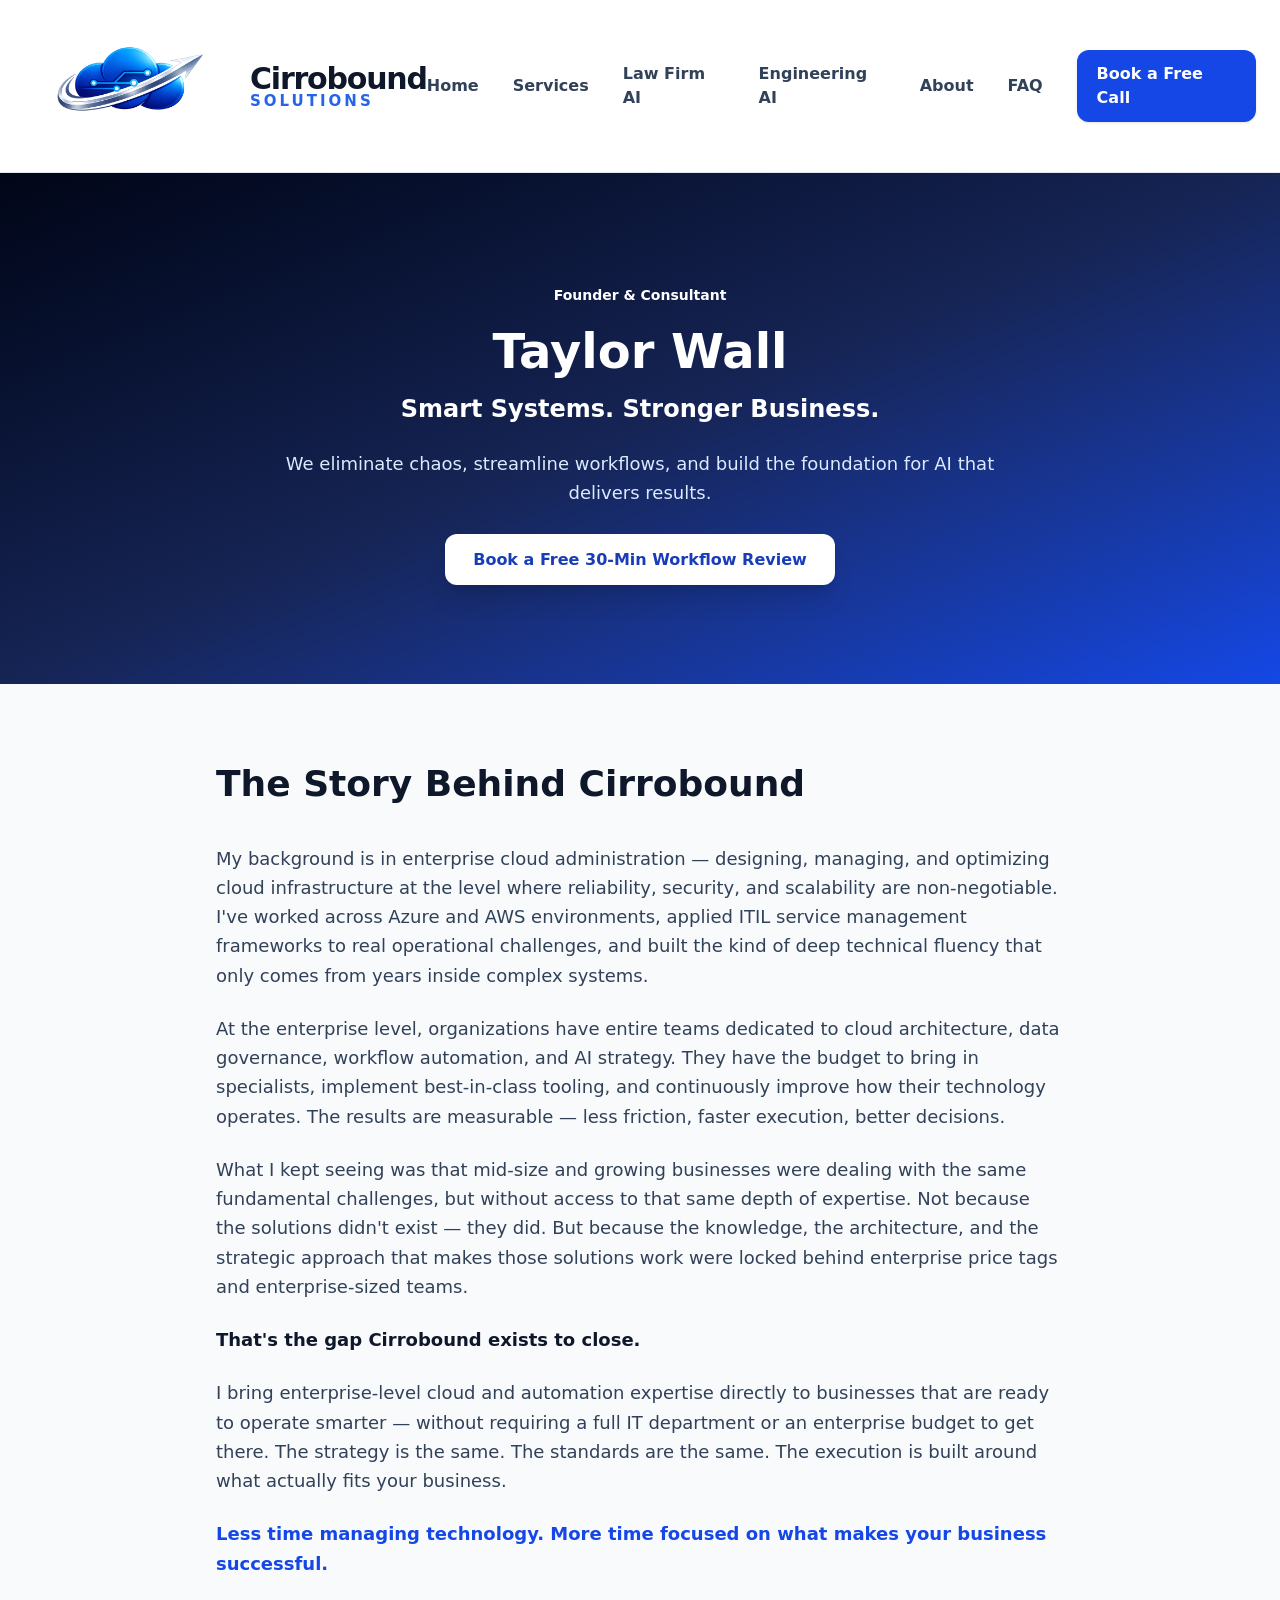
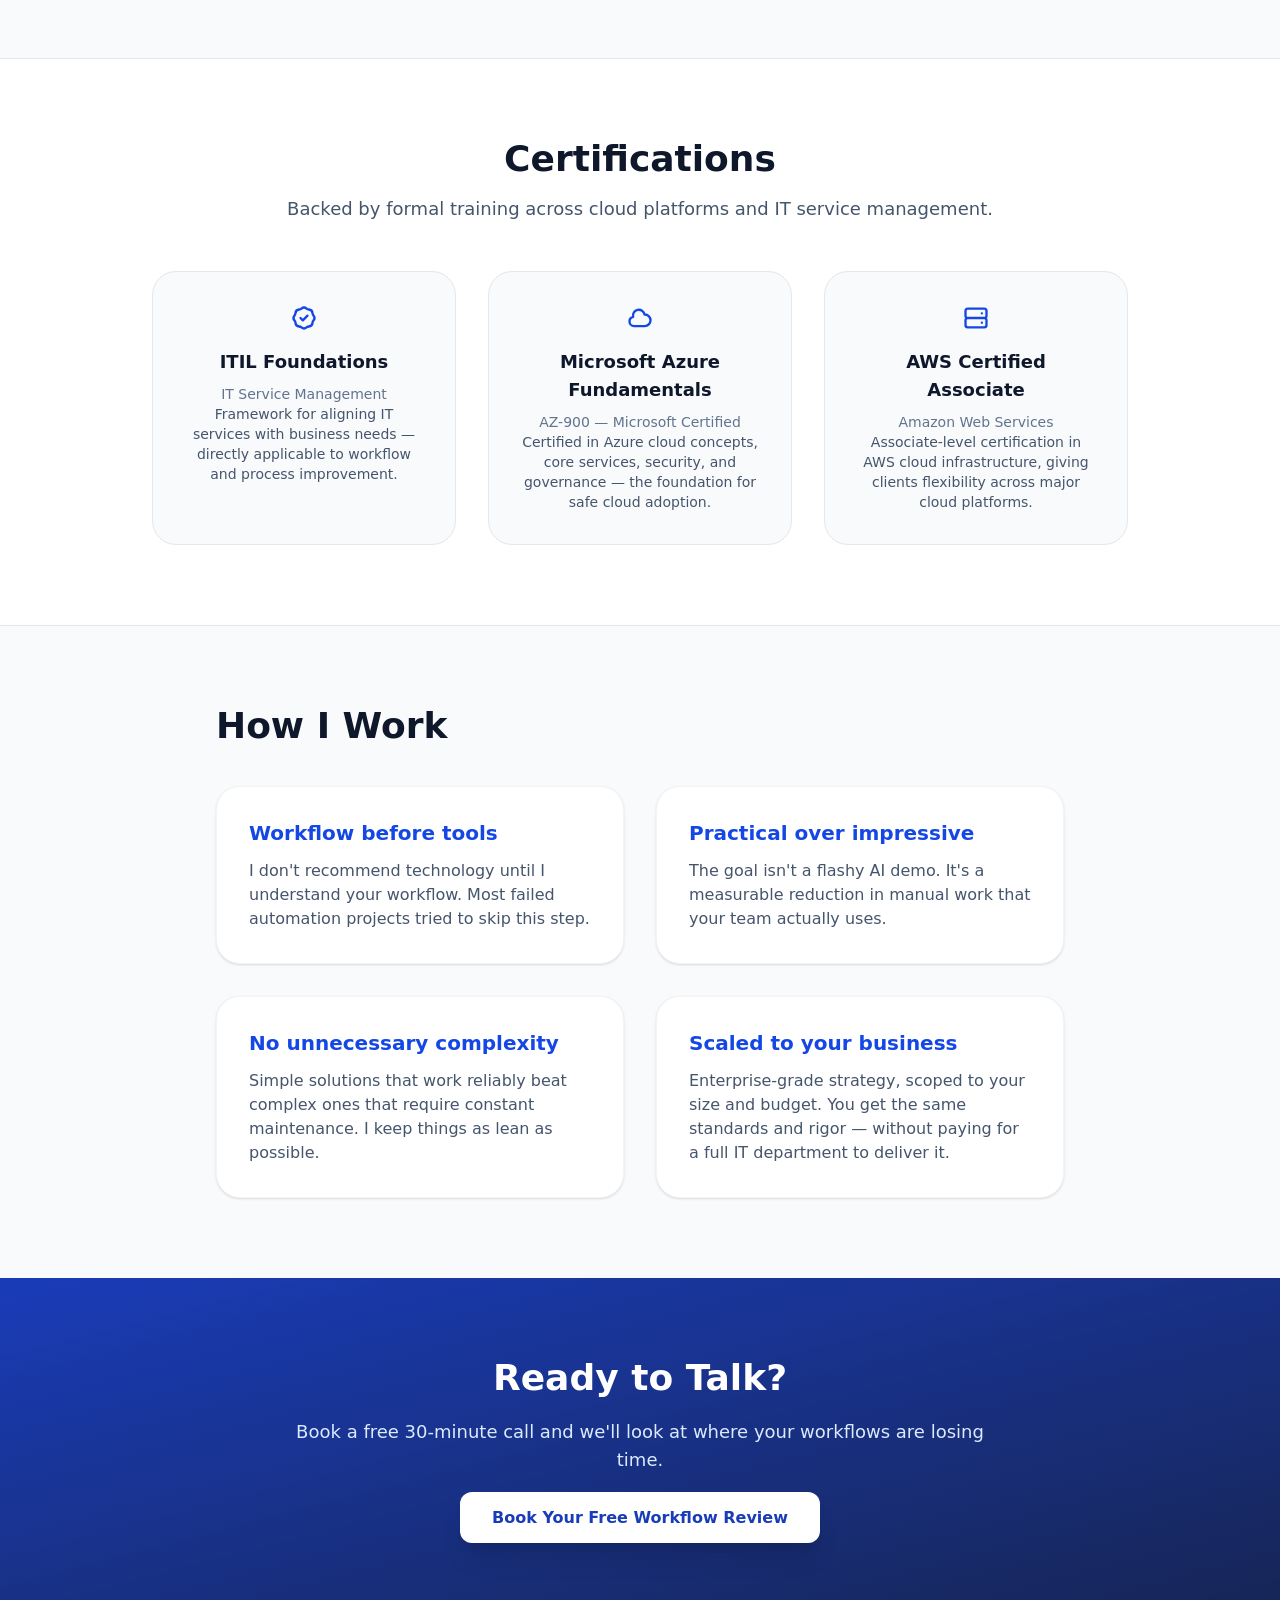
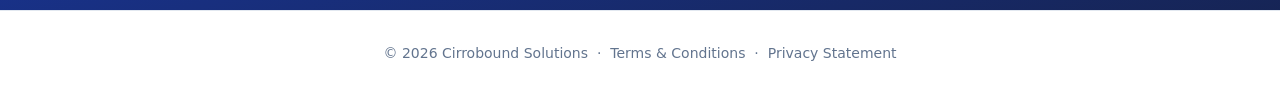
==== commit 01724d7b: "Remove founder photo from About page hero Clean single-column centered hero — no photo.  Co-Authored" ====
--- a/about.html
+++ b/about.html
@@ -59,51 +59,17 @@
 
 <!-- HERO -->
 <section class="bg-gradient-to-br from-slate-950 via-blue-950 to-blue-700 text-white py-20 md:py-28">
-  <div class="max-w-6xl mx-auto px-6">
-    <div class="grid md:grid-cols-2 gap-12 items-center">
-
-      <div>
-        <p class="text-blue-300 font-semibold uppercase tracking-widest text-sm mb-4">Founder &amp; Consultant</p>
-        <h1 class="text-4xl md:text-5xl font-black mb-3 leading-tight">Taylor Wall</h1>
-        <p class="text-2xl font-black text-blue-300 mb-6">Smart Systems. Stronger Business.</p>
-        <p class="text-blue-100 text-lg leading-relaxed mb-8">
-          We eliminate chaos, streamline workflows, and build the foundation for AI that delivers results.
-        </p>
-
-        <div class="grid grid-cols-2 gap-3 mb-8">
-          <div class="bg-white/10 border border-white/20 p-3 rounded-xl text-center">
-            <svg class="w-5 h-5 text-blue-300 mx-auto mb-1" fill="none" stroke="currentColor" viewBox="0 0 24 24"><path stroke-linecap="round" stroke-linejoin="round" stroke-width="2" d="M3 15a4 4 0 004 4h9a5 5 0 10-.1-9.999 5.002 5.002 0 10-9.78 2.096A4.001 4.001 0 003 15z"/></svg>
-            <p class="text-white font-bold text-xs">Cloud Architecture</p>
-          </div>
-          <div class="bg-white/10 border border-white/20 p-3 rounded-xl text-center">
-            <svg class="w-5 h-5 text-blue-300 mx-auto mb-1" fill="none" stroke="currentColor" viewBox="0 0 24 24"><path stroke-linecap="round" stroke-linejoin="round" stroke-width="2" d="M4 7v10c0 2 1 3 3 3h10c2 0 3-1 3-3V7c0-2-1-3-3-3H7C5 4 4 5 4 7zm0 5h16"/></svg>
-            <p class="text-white font-bold text-xs">Data Strategy</p>
-          </div>
-          <div class="bg-white/10 border border-white/20 p-3 rounded-xl text-center">
-            <svg class="w-5 h-5 text-blue-300 mx-auto mb-1" fill="none" stroke="currentColor" viewBox="0 0 24 24"><path stroke-linecap="round" stroke-linejoin="round" stroke-width="2" d="M9 3H5a2 2 0 00-2 2v4m6-6h10a2 2 0 012 2v4M9 3v18m0 0h10a2 2 0 002-2v-4M9 21H5a2 2 0 01-2-2v-4m0 0h18"/></svg>
-            <p class="text-white font-bold text-xs">Workflow Optimization</p>
-          </div>
-          <div class="bg-white/10 border border-white/20 p-3 rounded-xl text-center">
-            <svg class="w-5 h-5 text-blue-300 mx-auto mb-1" fill="none" stroke="currentColor" viewBox="0 0 24 24"><path stroke-linecap="round" stroke-linejoin="round" stroke-width="2" d="M13 10V3L4 14h7v7l9-11h-7z"/></svg>
-            <p class="text-white font-bold text-xs">AI Enablement</p>
-          </div>
-        </div>
-
-        <a href="https://outlook.office.com/book/AIReadiness@cirrobound.com/" target="_blank" rel="noopener noreferrer"
-           class="inline-block bg-white text-blue-800 px-7 py-4 rounded-xl font-bold shadow-xl hover:shadow-2xl transition">
-          Book a Free 30-Min Workflow Review
-        </a>
-      </div>
-
-      <div class="flex justify-center">
-        <div style="width:340px;height:380px;overflow:hidden;border-radius:24px;box-shadow:0 25px 50px -5px rgba(0,0,0,0.5);border:4px solid rgba(255,255,255,0.2);">
-          <img src="assets/founder%20photo"
-               style="width:100%;height:100%;object-fit:cover;object-position:center top;"
-               alt="Taylor Wall, Founder of Cirrobound Solutions">
-        </div>
-      </div>
-
-    </div>
+  <div class="max-w-3xl mx-auto px-6 text-center">
+    <p class="text-blue-300 font-semibold uppercase tracking-widest text-sm mb-4">Founder &amp; Consultant</p>
+    <h1 class="text-4xl md:text-5xl font-black mb-3 leading-tight">Taylor Wall</h1>
+    <p class="text-2xl font-black text-blue-300 mb-6">Smart Systems. Stronger Business.</p>
+    <p class="text-blue-100 text-lg leading-relaxed mb-10">
+      We eliminate chaos, streamline workflows, and build the foundation for AI that delivers results.
+    </p>
+    <a href="https://outlook.office.com/book/AIReadiness@cirrobound.com/" target="_blank" rel="noopener noreferrer"
+       class="inline-block bg-white text-blue-800 px-7 py-4 rounded-xl font-bold shadow-xl hover:shadow-2xl transition">
+      Book a Free 30-Min Workflow Review
+    </a>
   </div>
 </section>
 
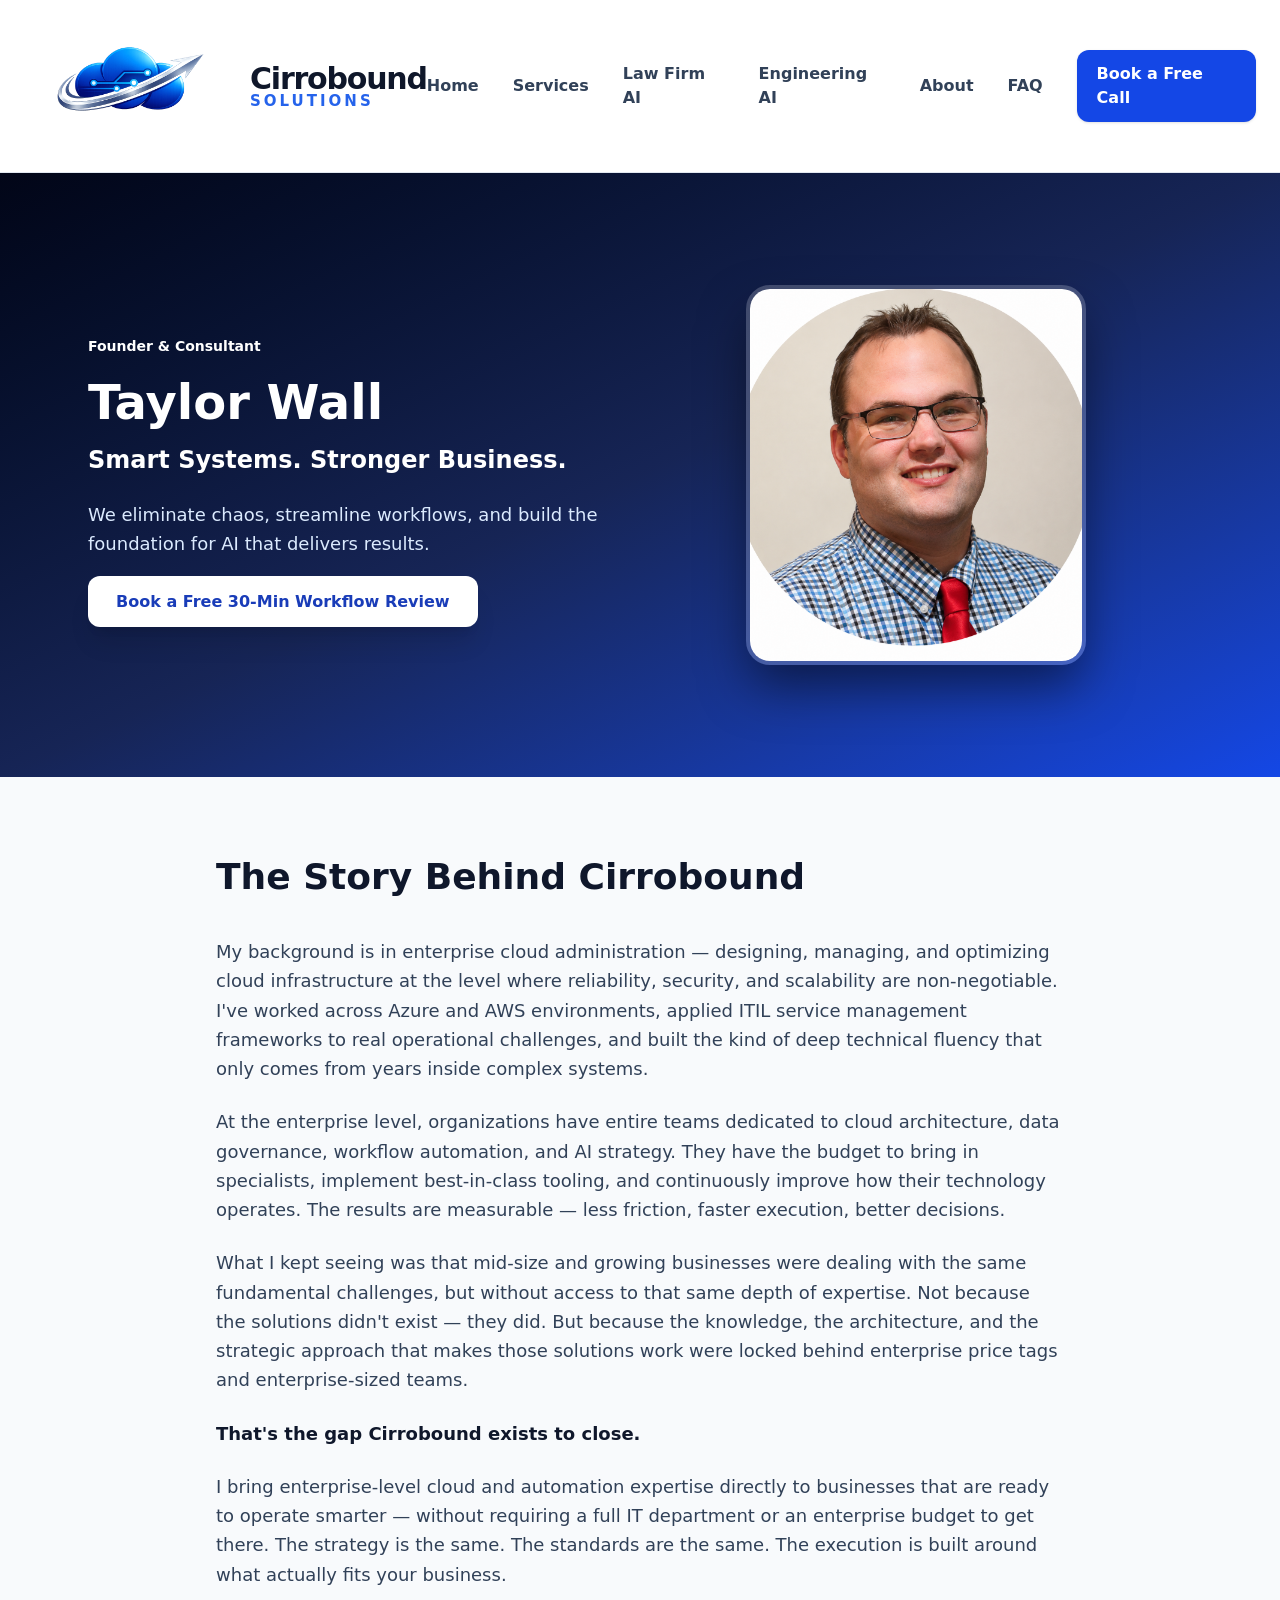
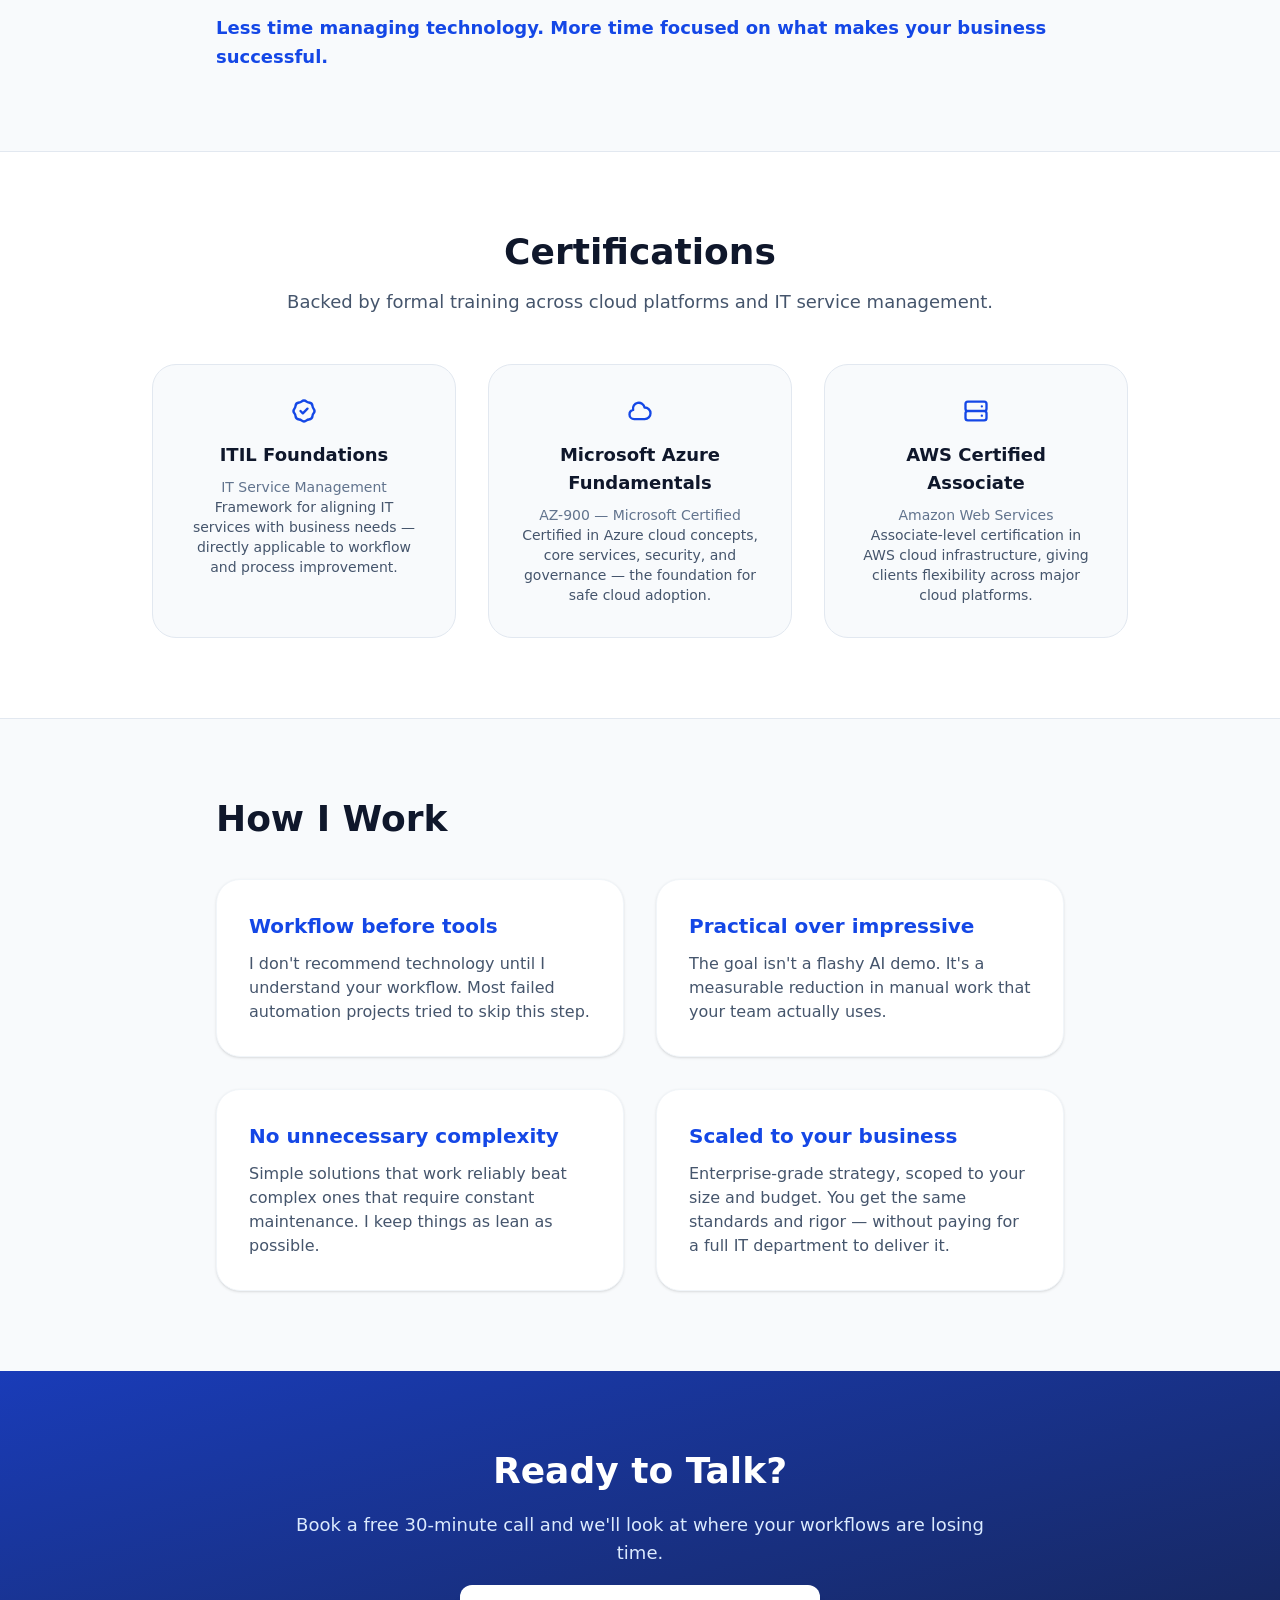
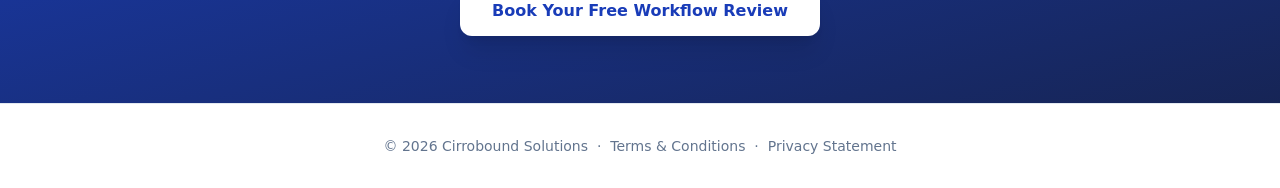
==== commit c32d9f4c: "Restore founder photo to About page hero, remove icon cards Two-column layout: text left, founder ph" ====
--- a/about.html
+++ b/about.html
@@ -59,17 +59,31 @@
 
 <!-- HERO -->
 <section class="bg-gradient-to-br from-slate-950 via-blue-950 to-blue-700 text-white py-20 md:py-28">
-  <div class="max-w-3xl mx-auto px-6 text-center">
-    <p class="text-blue-300 font-semibold uppercase tracking-widest text-sm mb-4">Founder &amp; Consultant</p>
-    <h1 class="text-4xl md:text-5xl font-black mb-3 leading-tight">Taylor Wall</h1>
-    <p class="text-2xl font-black text-blue-300 mb-6">Smart Systems. Stronger Business.</p>
-    <p class="text-blue-100 text-lg leading-relaxed mb-10">
-      We eliminate chaos, streamline workflows, and build the foundation for AI that delivers results.
-    </p>
-    <a href="https://outlook.office.com/book/AIReadiness@cirrobound.com/" target="_blank" rel="noopener noreferrer"
-       class="inline-block bg-white text-blue-800 px-7 py-4 rounded-xl font-bold shadow-xl hover:shadow-2xl transition">
-      Book a Free 30-Min Workflow Review
-    </a>
+  <div class="max-w-6xl mx-auto px-6">
+    <div class="grid md:grid-cols-2 gap-12 items-center">
+
+      <div>
+        <p class="text-blue-300 font-semibold uppercase tracking-widest text-sm mb-4">Founder &amp; Consultant</p>
+        <h1 class="text-4xl md:text-5xl font-black mb-3 leading-tight">Taylor Wall</h1>
+        <p class="text-2xl font-black text-blue-300 mb-6">Smart Systems. Stronger Business.</p>
+        <p class="text-blue-100 text-lg leading-relaxed mb-8">
+          We eliminate chaos, streamline workflows, and build the foundation for AI that delivers results.
+        </p>
+        <a href="https://outlook.office.com/book/AIReadiness@cirrobound.com/" target="_blank" rel="noopener noreferrer"
+           class="inline-block bg-white text-blue-800 px-7 py-4 rounded-xl font-bold shadow-xl hover:shadow-2xl transition">
+          Book a Free 30-Min Workflow Review
+        </a>
+      </div>
+
+      <div class="flex justify-center">
+        <div style="width:340px;height:380px;overflow:hidden;border-radius:24px;box-shadow:0 25px 50px -5px rgba(0,0,0,0.5);border:4px solid rgba(255,255,255,0.2);">
+          <img src="assets/founder%20photo"
+               style="width:100%;height:100%;object-fit:cover;object-position:center center;"
+               alt="Taylor Wall, Founder of Cirrobound Solutions">
+        </div>
+      </div>
+
+    </div>
   </div>
 </section>
 
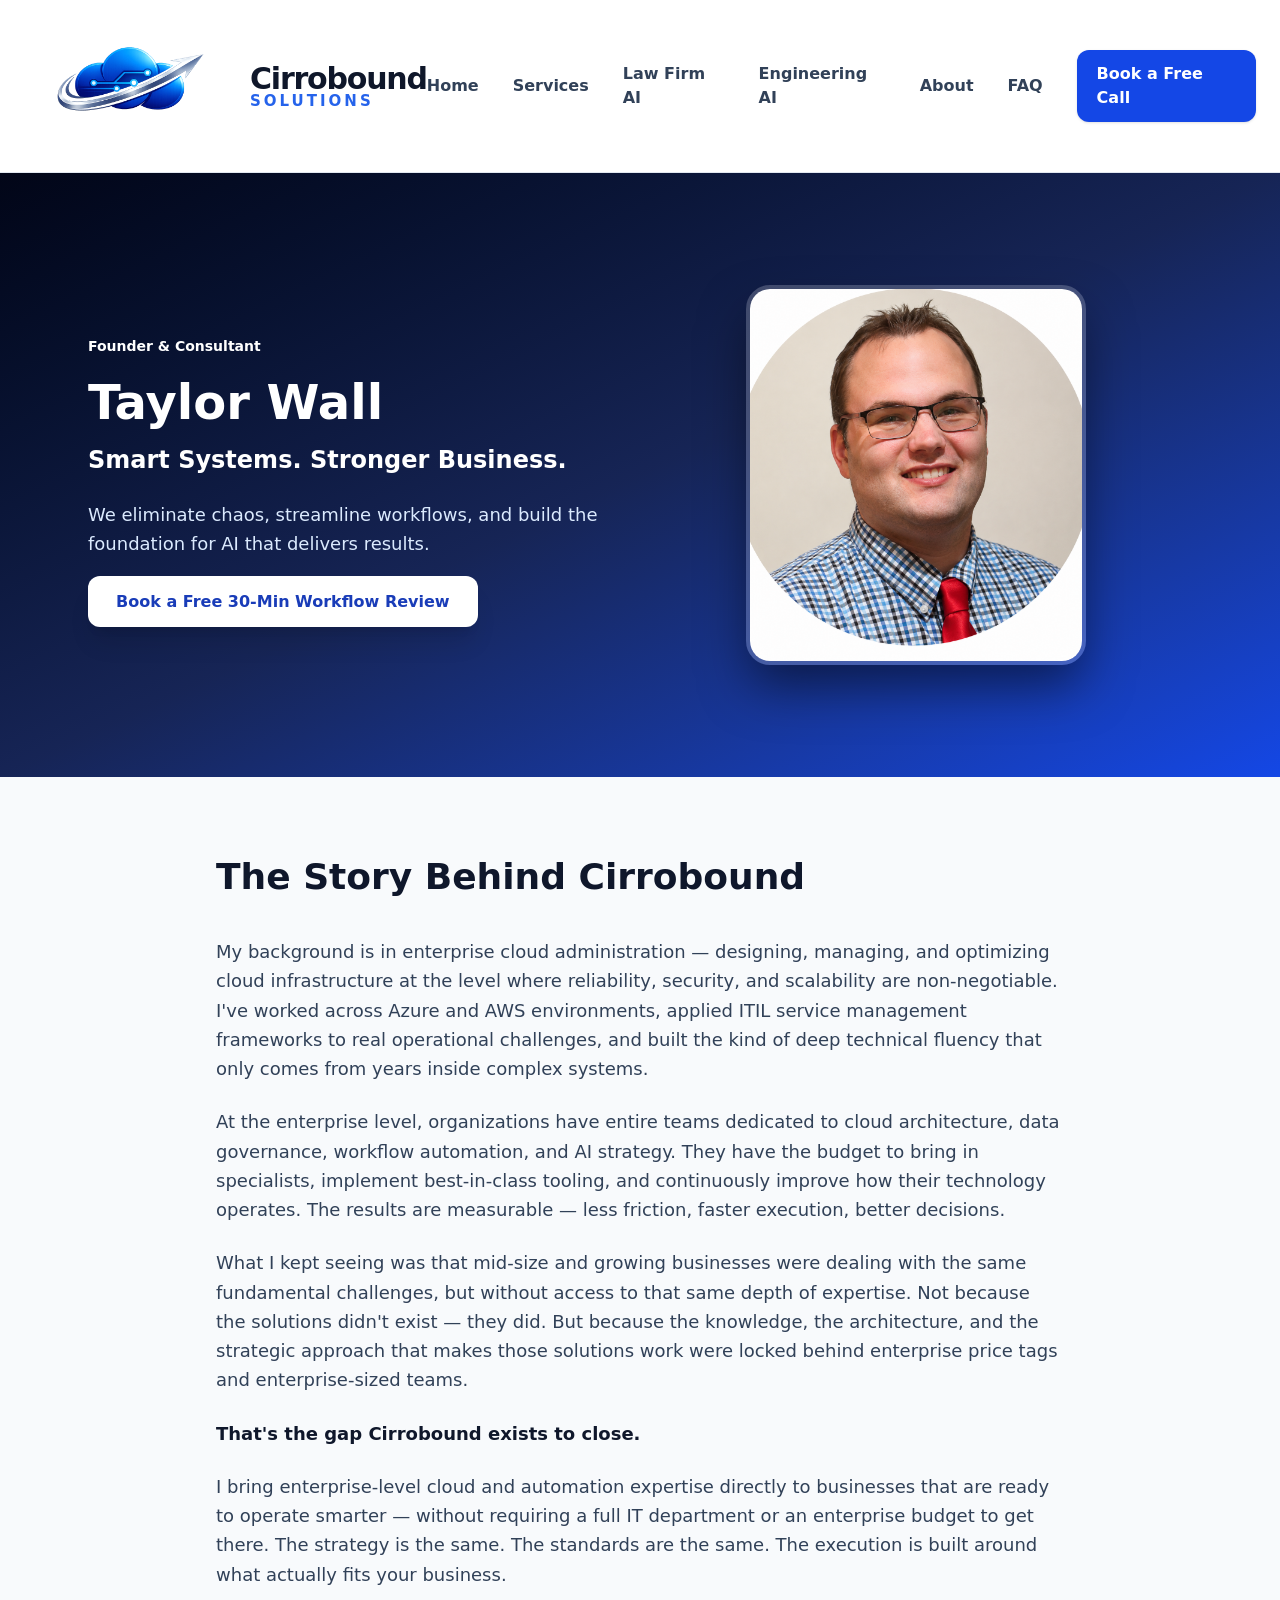
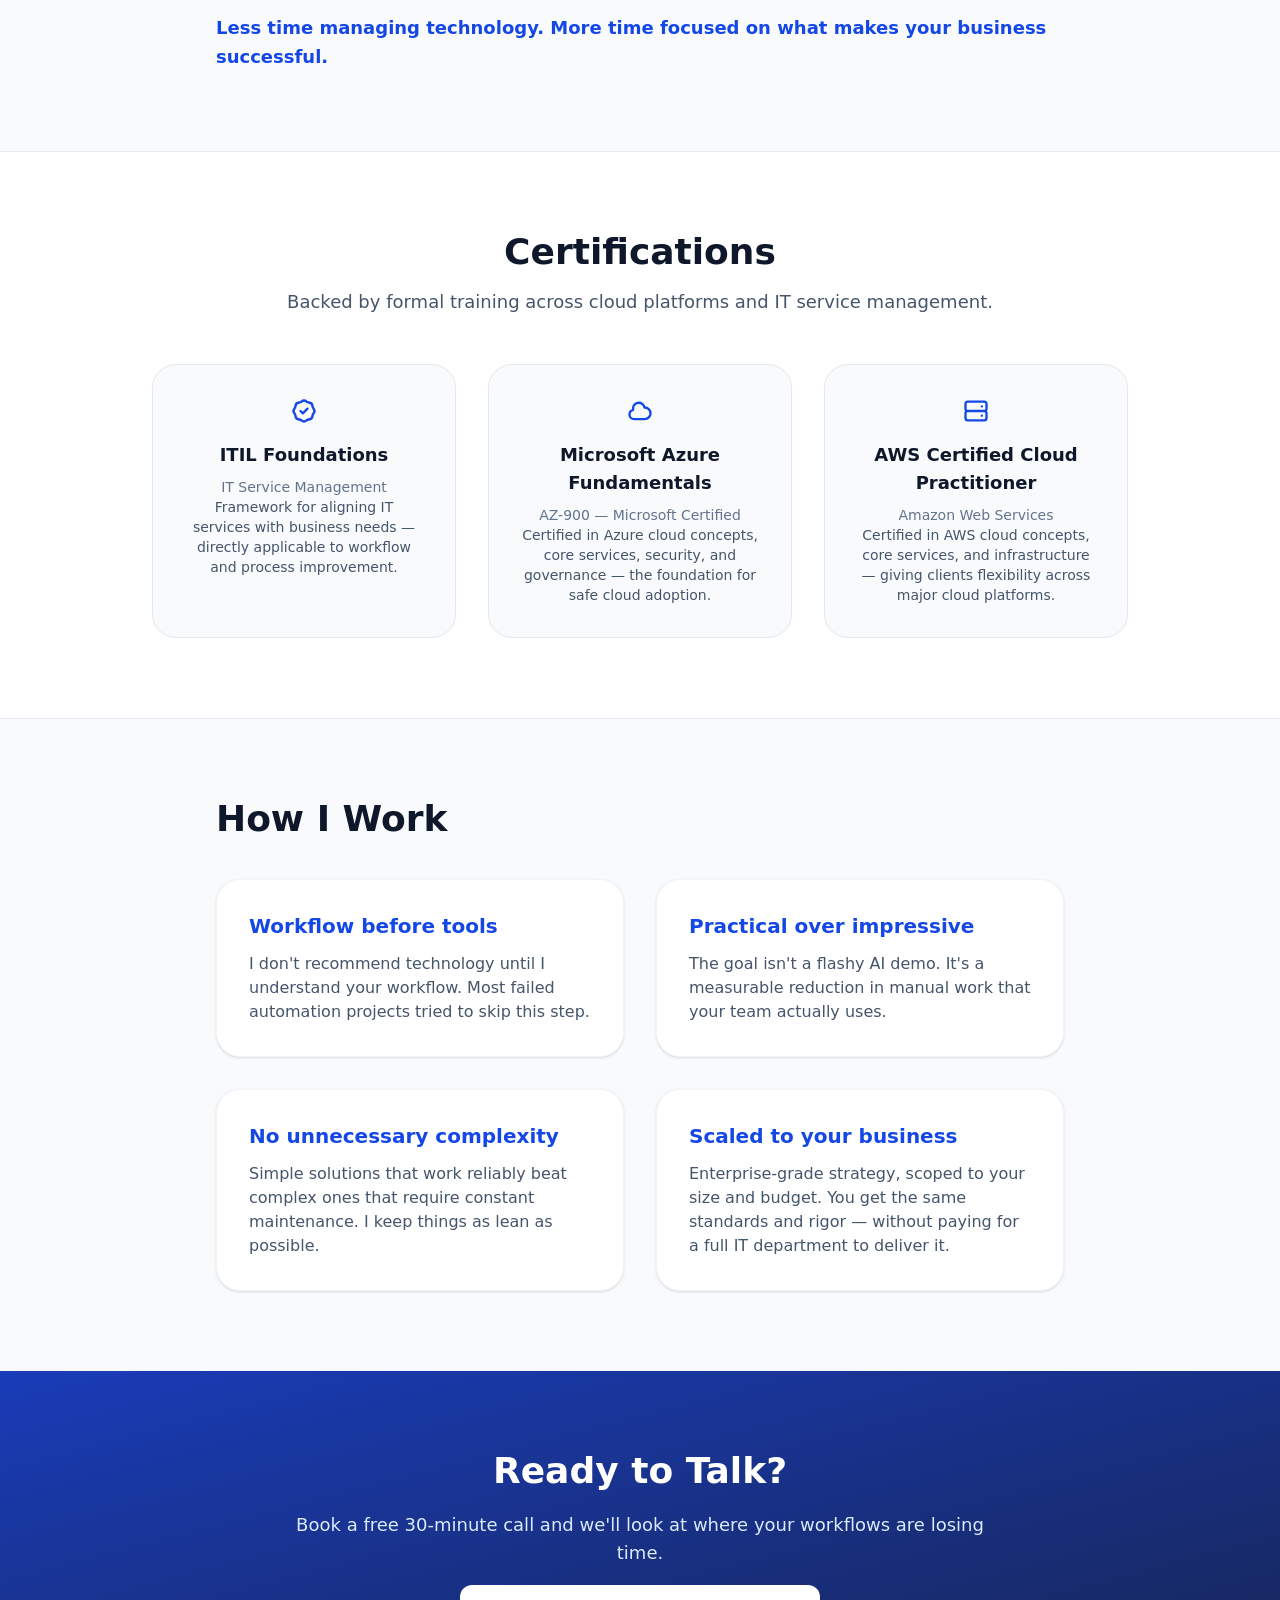
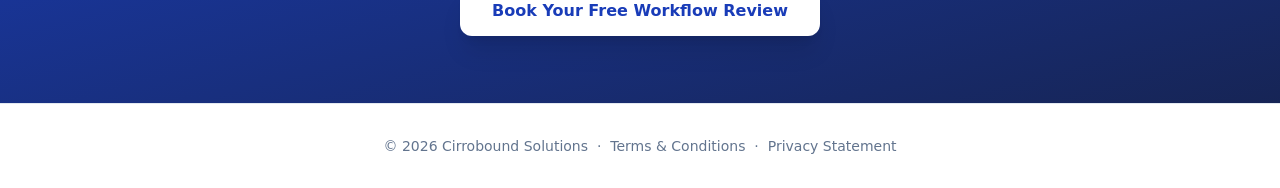
==== commit 9a9a1391: "Correct AWS cert to Cloud Practitioner Co-Authored-By: Claude Sonnet 4.6 <noreply@anthropic.com>" ====
--- a/about.html
+++ b/about.html
@@ -153,9 +153,9 @@
             <path stroke-linecap="round" stroke-linejoin="round" stroke-width="2" d="M5 12h14M5 12a2 2 0 01-2-2V6a2 2 0 012-2h14a2 2 0 012 2v4a2 2 0 01-2 2M5 12a2 2 0 00-2 2v4a2 2 0 002 2h14a2 2 0 002-2v-4a2 2 0 00-2-2m-2-4h.01M17 16h.01"/>
           </svg>
         </div>
-        <h3 class="font-black text-lg mb-2">AWS Certified Associate</h3>
+        <h3 class="font-black text-lg mb-2">AWS Certified Cloud Practitioner</h3>
         <p class="text-slate-500 text-sm">Amazon Web Services</p>
-        <p class="text-slate-600 text-sm mt-3">Associate-level certification in AWS cloud infrastructure, giving clients flexibility across major cloud platforms.</p>
+        <p class="text-slate-600 text-sm mt-3">Certified in AWS cloud concepts, core services, and infrastructure — giving clients flexibility across major cloud platforms.</p>
       </div>
 
     </div>
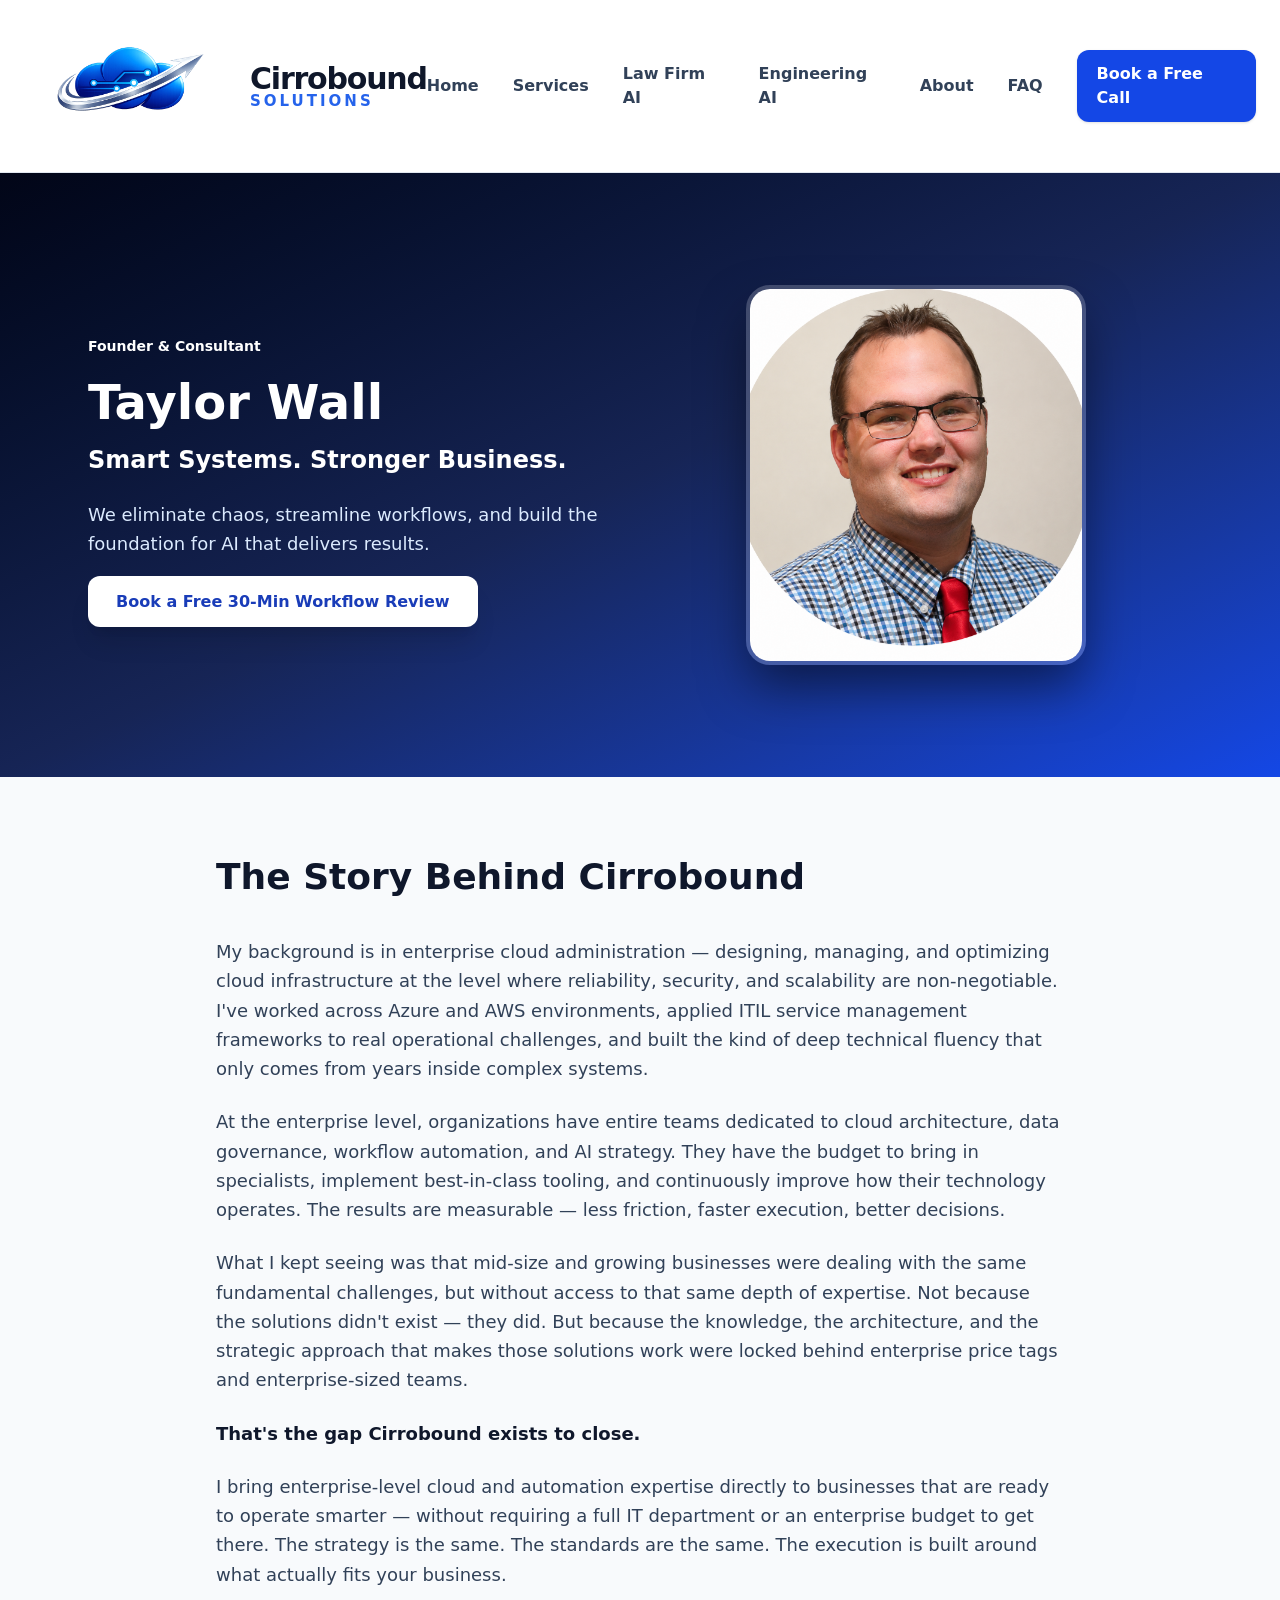
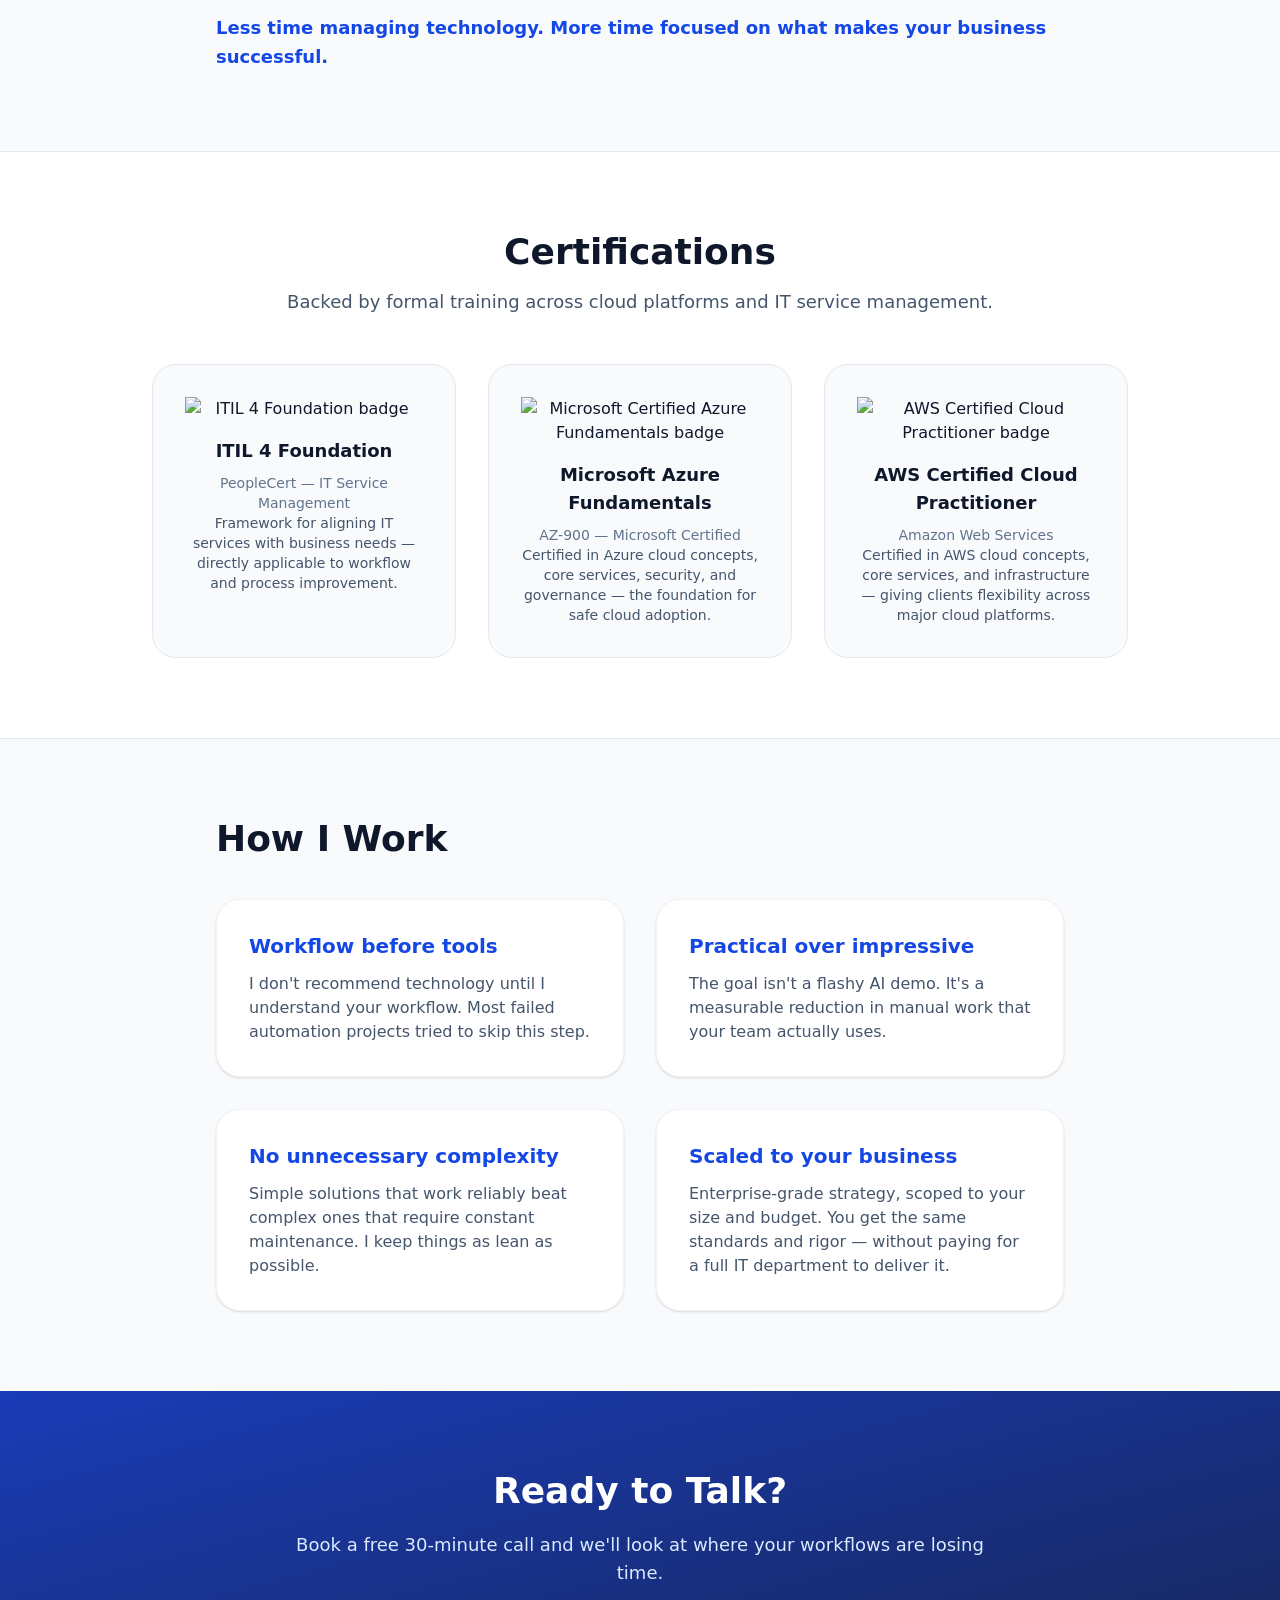
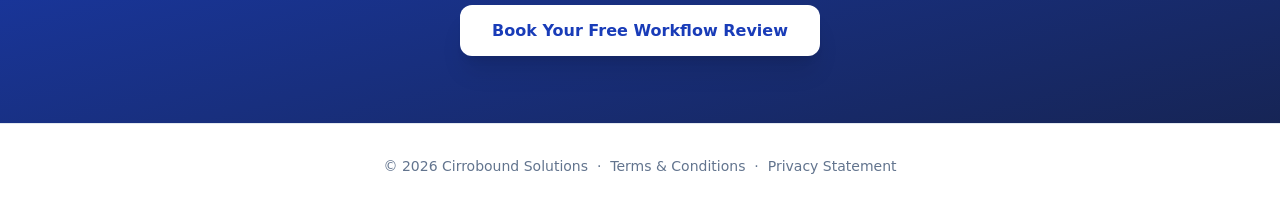
==== commit c0526d15: "Replace cert icon SVGs with official Credly badge images ITIL 4 Foundation (PeopleCert), AZ-900 (Mic" ====
--- a/about.html
+++ b/about.html
@@ -126,33 +126,24 @@
     <div class="grid md:grid-cols-3 gap-8">
 
       <div class="bg-slate-50 p-8 rounded-3xl border border-slate-200 text-center">
-        <div class="w-14 h-14 rounded-2xl bg-blue-100 flex items-center justify-center mx-auto mb-4">
-          <svg class="w-7 h-7 text-blue-700" fill="none" stroke="currentColor" viewBox="0 0 24 24">
-            <path stroke-linecap="round" stroke-linejoin="round" stroke-width="2" d="M9 12l2 2 4-4M7.835 4.697a3.42 3.42 0 001.946-.806 3.42 3.42 0 014.438 0 3.42 3.42 0 001.946.806 3.42 3.42 0 013.138 3.138 3.42 3.42 0 00.806 1.946 3.42 3.42 0 010 4.438 3.42 3.42 0 00-.806 1.946 3.42 3.42 0 01-3.138 3.138 3.42 3.42 0 00-1.946.806 3.42 3.42 0 01-4.438 0 3.42 3.42 0 00-1.946-.806 3.42 3.42 0 01-3.138-3.138 3.42 3.42 0 00-.806-1.946 3.42 3.42 0 010-4.438 3.42 3.42 0 00.806-1.946 3.42 3.42 0 013.138-3.138z"/>
-          </svg>
-        </div>
-        <h3 class="font-black text-lg mb-2">ITIL Foundations</h3>
-        <p class="text-slate-500 text-sm">IT Service Management</p>
+        <img src="https://images.credly.com/images/8b943c4b-c186-4e9f-84aa-004322b76eed/image.png"
+             alt="ITIL 4 Foundation badge" class="w-24 h-24 mx-auto mb-4 object-contain">
+        <h3 class="font-black text-lg mb-2">ITIL 4 Foundation</h3>
+        <p class="text-slate-500 text-sm">PeopleCert &mdash; IT Service Management</p>
         <p class="text-slate-600 text-sm mt-3">Framework for aligning IT services with business needs — directly applicable to workflow and process improvement.</p>
       </div>
 
       <div class="bg-slate-50 p-8 rounded-3xl border border-slate-200 text-center">
-        <div class="w-14 h-14 rounded-2xl bg-blue-100 flex items-center justify-center mx-auto mb-4">
-          <svg class="w-7 h-7 text-blue-700" fill="none" stroke="currentColor" viewBox="0 0 24 24">
-            <path stroke-linecap="round" stroke-linejoin="round" stroke-width="2" d="M3 15a4 4 0 004 4h9a5 5 0 10-.1-9.999 5.002 5.002 0 10-9.78 2.096A4.001 4.001 0 003 15z"/>
-          </svg>
-        </div>
+        <img src="https://images.credly.com/images/be8fcaeb-c769-4858-b567-ffaaa73ce8cf/image.png"
+             alt="Microsoft Certified Azure Fundamentals badge" class="w-24 h-24 mx-auto mb-4 object-contain">
         <h3 class="font-black text-lg mb-2">Microsoft Azure Fundamentals</h3>
         <p class="text-slate-500 text-sm">AZ-900 &mdash; Microsoft Certified</p>
         <p class="text-slate-600 text-sm mt-3">Certified in Azure cloud concepts, core services, security, and governance — the foundation for safe cloud adoption.</p>
       </div>
 
       <div class="bg-slate-50 p-8 rounded-3xl border border-slate-200 text-center">
-        <div class="w-14 h-14 rounded-2xl bg-blue-100 flex items-center justify-center mx-auto mb-4">
-          <svg class="w-7 h-7 text-blue-700" fill="none" stroke="currentColor" viewBox="0 0 24 24">
-            <path stroke-linecap="round" stroke-linejoin="round" stroke-width="2" d="M5 12h14M5 12a2 2 0 01-2-2V6a2 2 0 012-2h14a2 2 0 012 2v4a2 2 0 01-2 2M5 12a2 2 0 00-2 2v4a2 2 0 002 2h14a2 2 0 002-2v-4a2 2 0 00-2-2m-2-4h.01M17 16h.01"/>
-          </svg>
-        </div>
+        <img src="https://images.credly.com/images/00634f82-b07f-4bbd-a6bb-53de397fc3a6/image.png"
+             alt="AWS Certified Cloud Practitioner badge" class="w-24 h-24 mx-auto mb-4 object-contain">
         <h3 class="font-black text-lg mb-2">AWS Certified Cloud Practitioner</h3>
         <p class="text-slate-500 text-sm">Amazon Web Services</p>
         <p class="text-slate-600 text-sm mt-3">Certified in AWS cloud concepts, core services, and infrastructure — giving clients flexibility across major cloud platforms.</p>
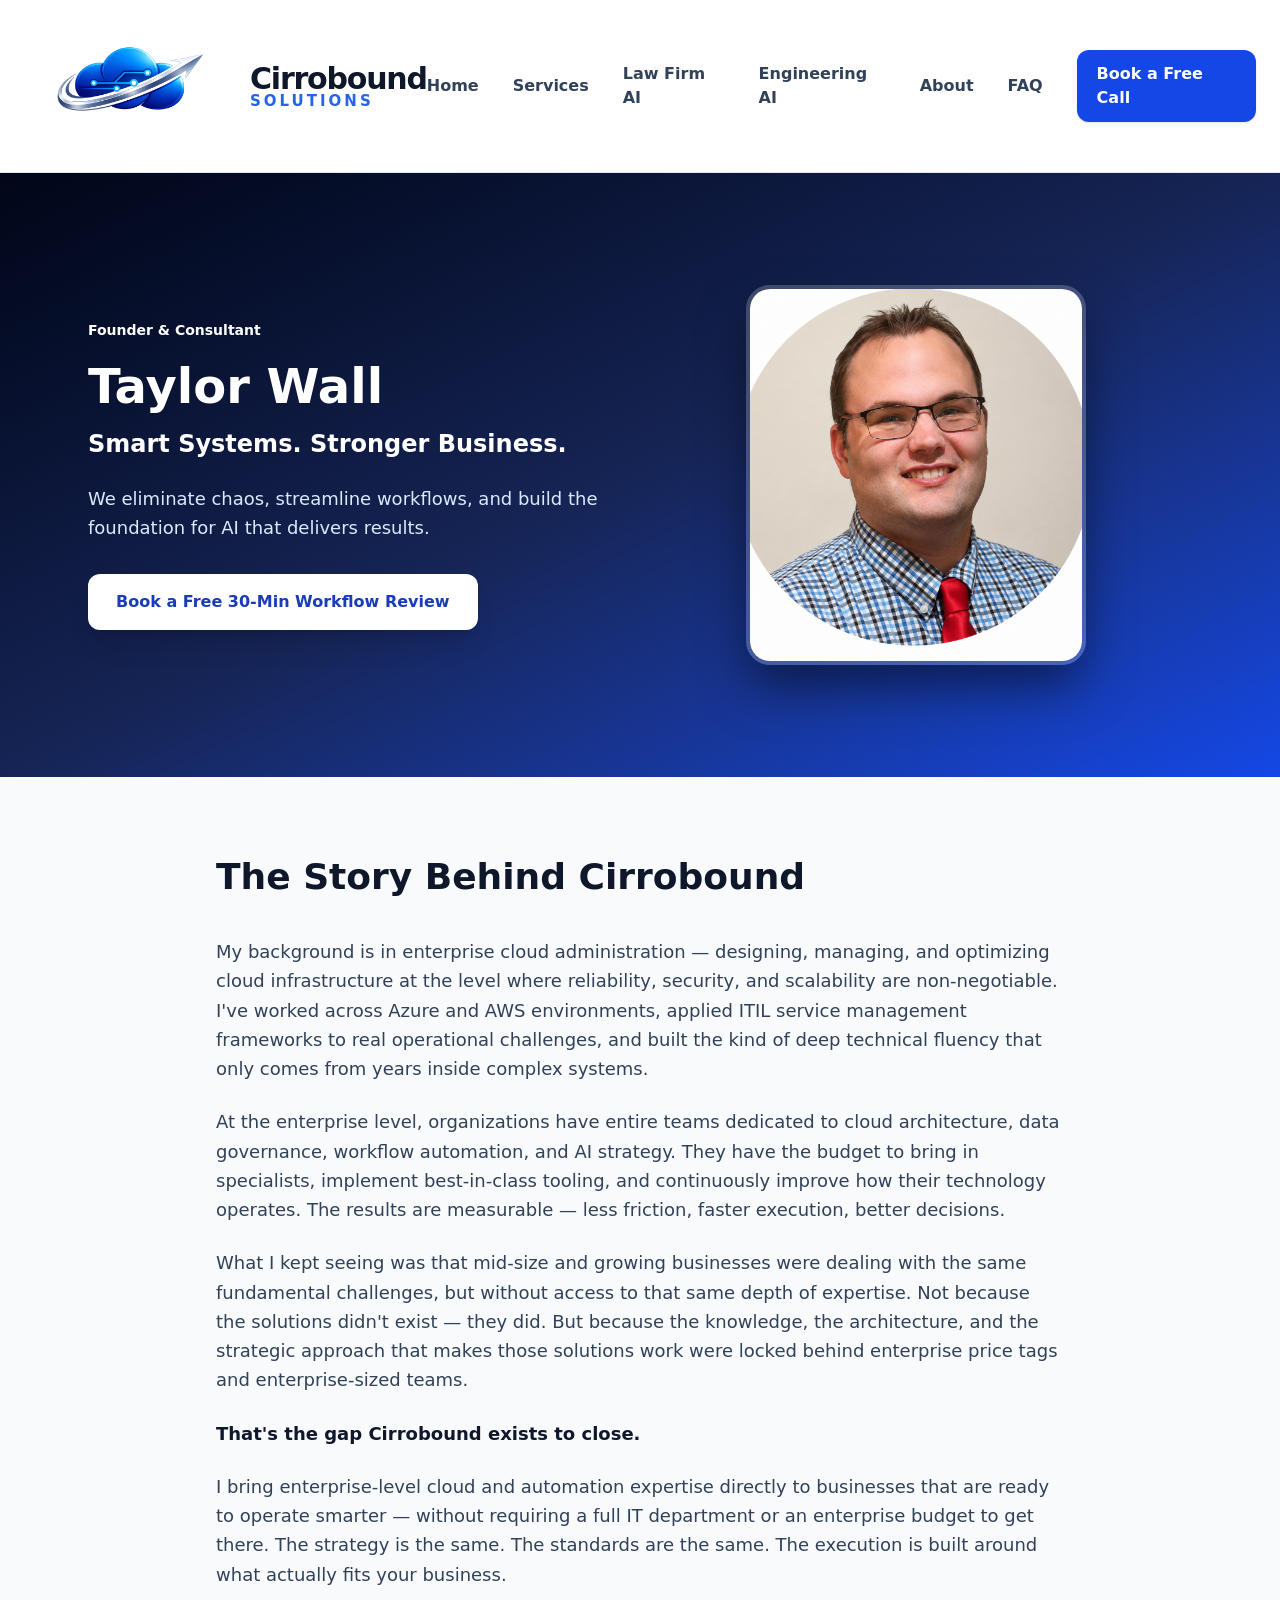
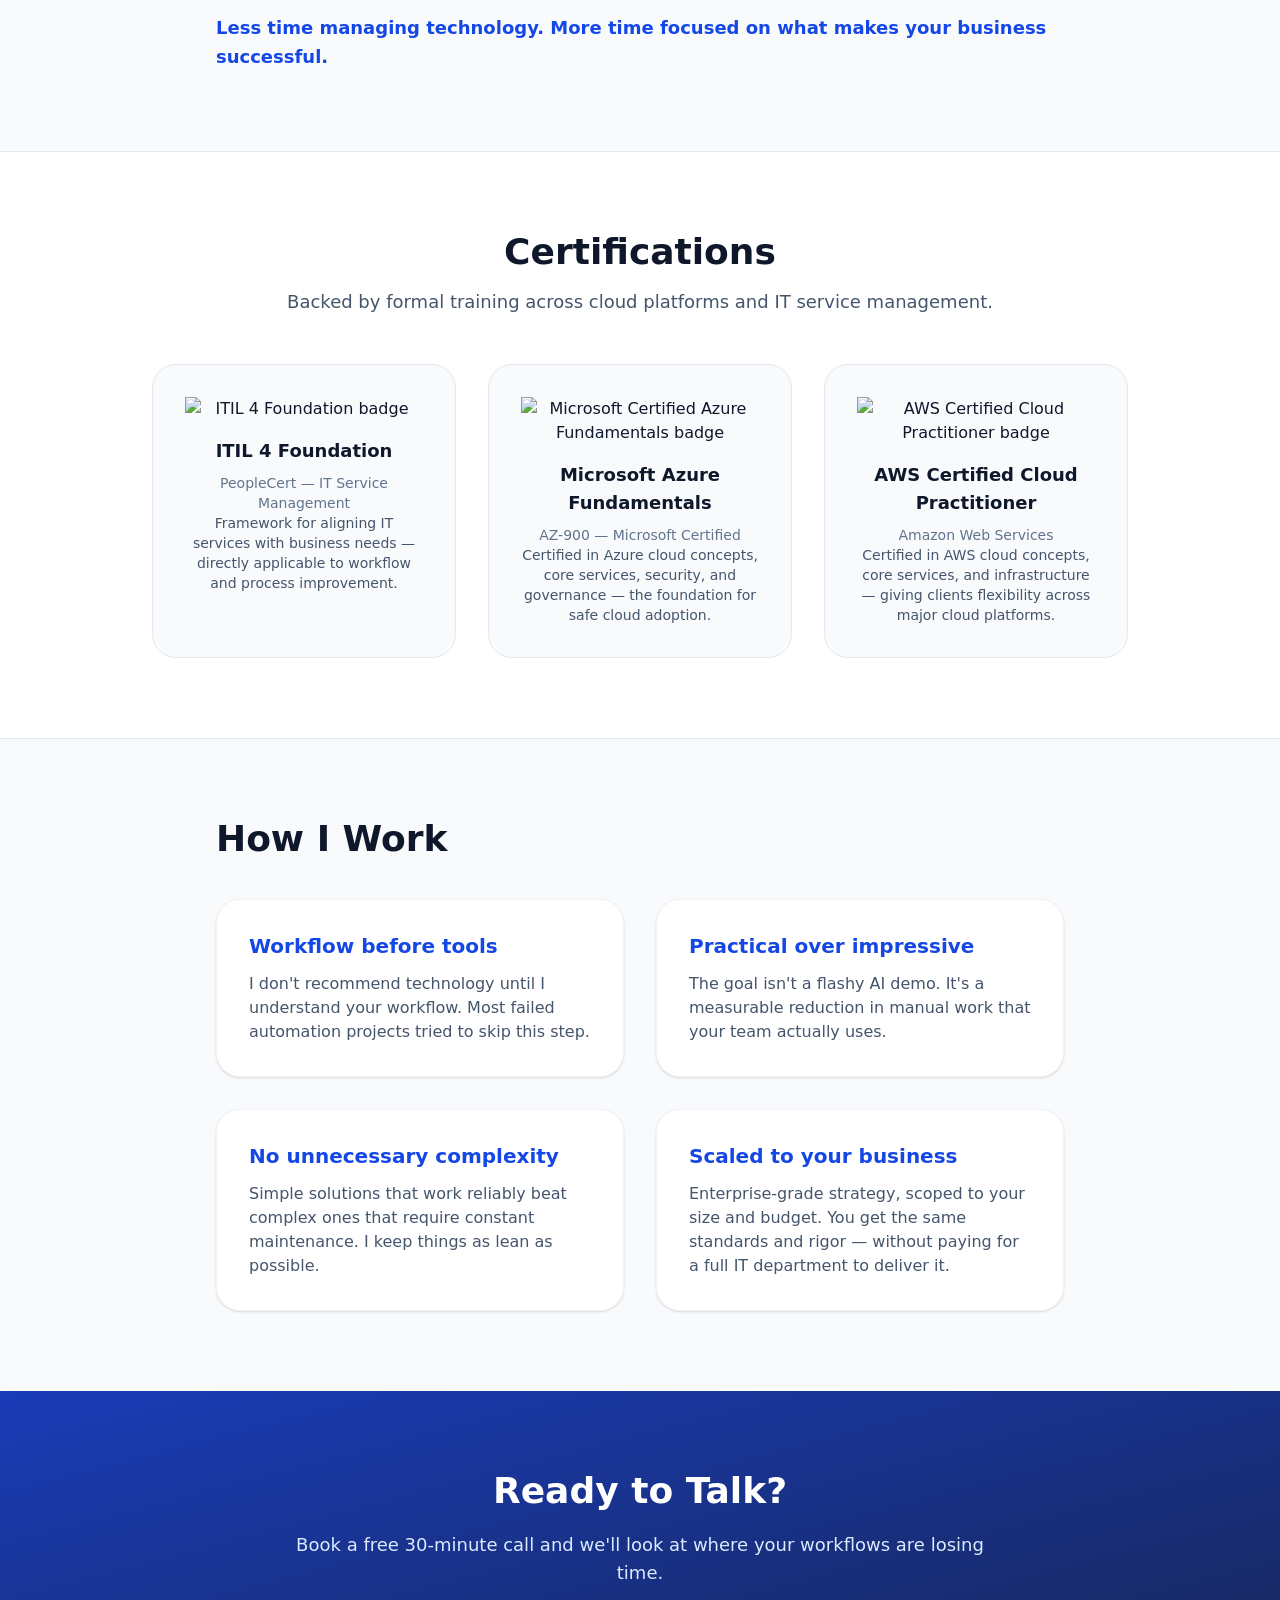
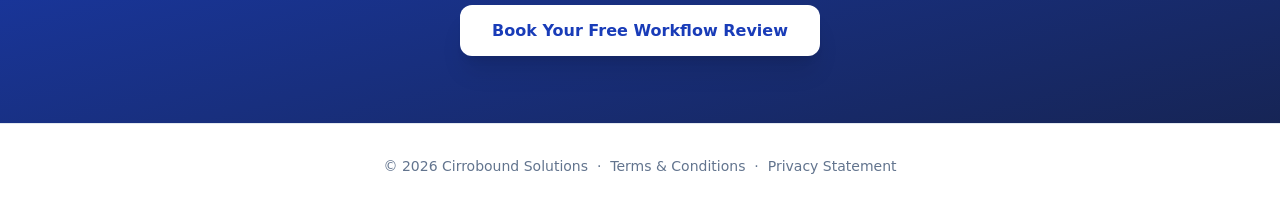
==== commit ff31f75e: "Fix about page hero CTA button on mobile Replace Tailwind inline-block class (not in compiled CSS) w" ====
--- a/about.html
+++ b/about.html
@@ -6,6 +6,16 @@
   <title>About Taylor Wall | Cirrobound Solutions</title>
   <meta name="description" content="Meet Taylor Wall, founder of Cirrobound Solutions. Senior cloud administrator turned consultant helping law firms and engineering teams work smarter with cloud and AI." />
   <link href="./output.css" rel="stylesheet">
+  <style>
+    .logo-img { height: 56px; width: auto; display: block; }
+    .logo-name { font-size: 20px; font-weight: 900; color: #0f172a; letter-spacing: -0.04em; line-height: 1; }
+    .logo-sub { font-size: 11px; letter-spacing: 2px; color: #2563eb; font-weight: 700; line-height: 1; }
+    @media (min-width: 1024px) {
+      .logo-img { height: 140px; }
+      .logo-name { font-size: 30px; }
+      .logo-sub { font-size: 15px; letter-spacing: 3px; }
+    }
+  </style>
 </head>
 
 <body class="bg-slate-50 text-slate-900">
@@ -14,11 +24,10 @@
   <div class="max-w-7xl mx-auto px-6 py-4 flex items-center justify-between">
 
     <a href="/" class="flex items-center gap-4 shrink-0">
-      <img src="assets/logo.png" alt="Cirrobound Solutions"
-           style="height:140px; width:auto; display:block;">
-      <div style="line-height:1;">
-        <div style="font-size:30px; font-weight:900; color:#0f172a; letter-spacing:-0.04em;">Cirrobound</div>
-        <div style="font-size:15px; letter-spacing:3px; color:#2563eb; font-weight:700;">SOLUTIONS</div>
+      <img src="assets/logo.png" alt="Cirrobound Solutions" class="logo-img">
+      <div>
+        <div class="logo-name">Cirrobound</div>
+        <div class="logo-sub">SOLUTIONS</div>
       </div>
     </a>
 
@@ -70,13 +79,14 @@
           We eliminate chaos, streamline workflows, and build the foundation for AI that delivers results.
         </p>
         <a href="https://outlook.office.com/book/AIReadiness@cirrobound.com/" target="_blank" rel="noopener noreferrer"
-           class="inline-block bg-white text-blue-800 px-7 py-4 rounded-xl font-bold shadow-xl hover:shadow-2xl transition">
+           class="bg-white text-blue-800 px-7 py-4 rounded-xl font-bold shadow-xl hover:shadow-2xl transition"
+           style="display:inline-block;max-width:100%;box-sizing:border-box;text-align:center;">
           Book a Free 30-Min Workflow Review
         </a>
       </div>
 
       <div class="flex justify-center">
-        <div style="width:340px;height:380px;overflow:hidden;border-radius:24px;box-shadow:0 25px 50px -5px rgba(0,0,0,0.5);border:4px solid rgba(255,255,255,0.2);">
+        <div style="max-width:340px;width:100%;aspect-ratio:340/380;overflow:hidden;border-radius:24px;box-shadow:0 25px 50px -5px rgba(0,0,0,0.5);border:4px solid rgba(255,255,255,0.2);">
           <img src="assets/founder%20photo"
                style="width:100%;height:100%;object-fit:cover;object-position:center center;"
                alt="Taylor Wall, Founder of Cirrobound Solutions">
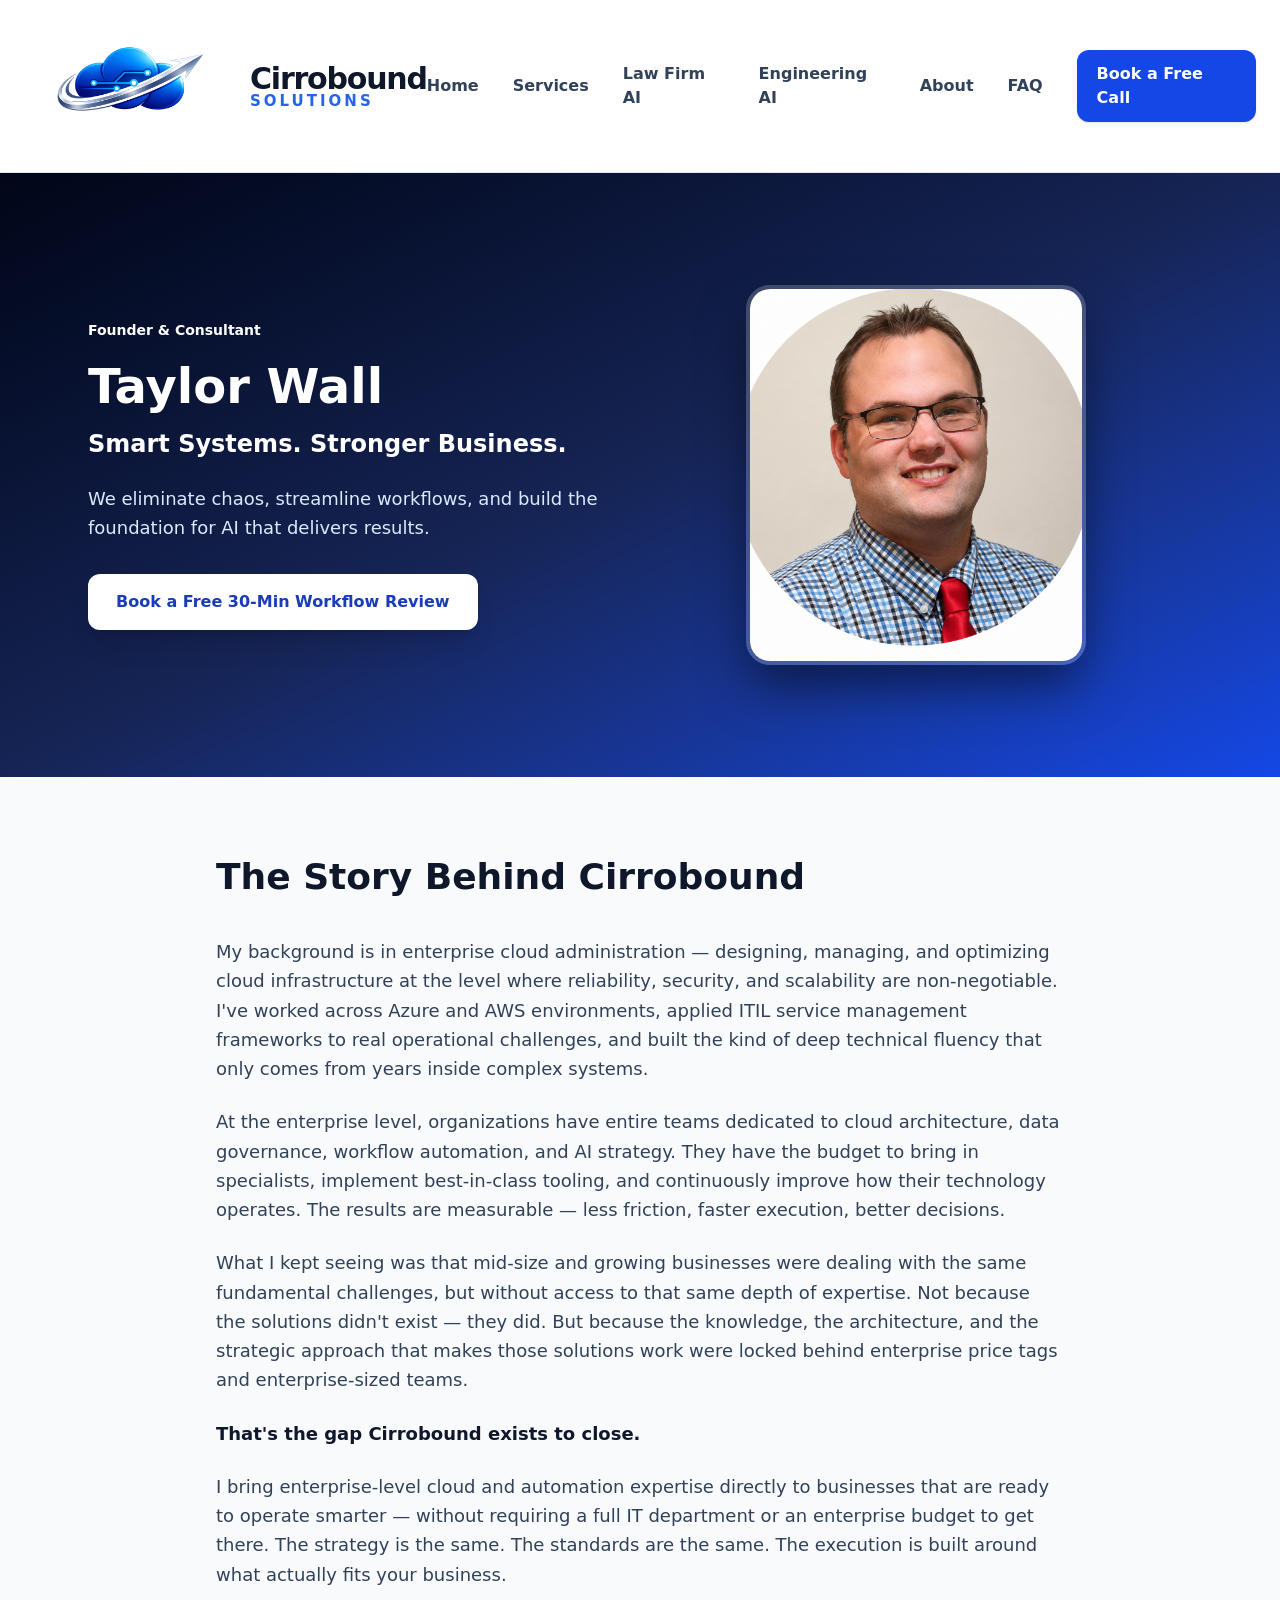
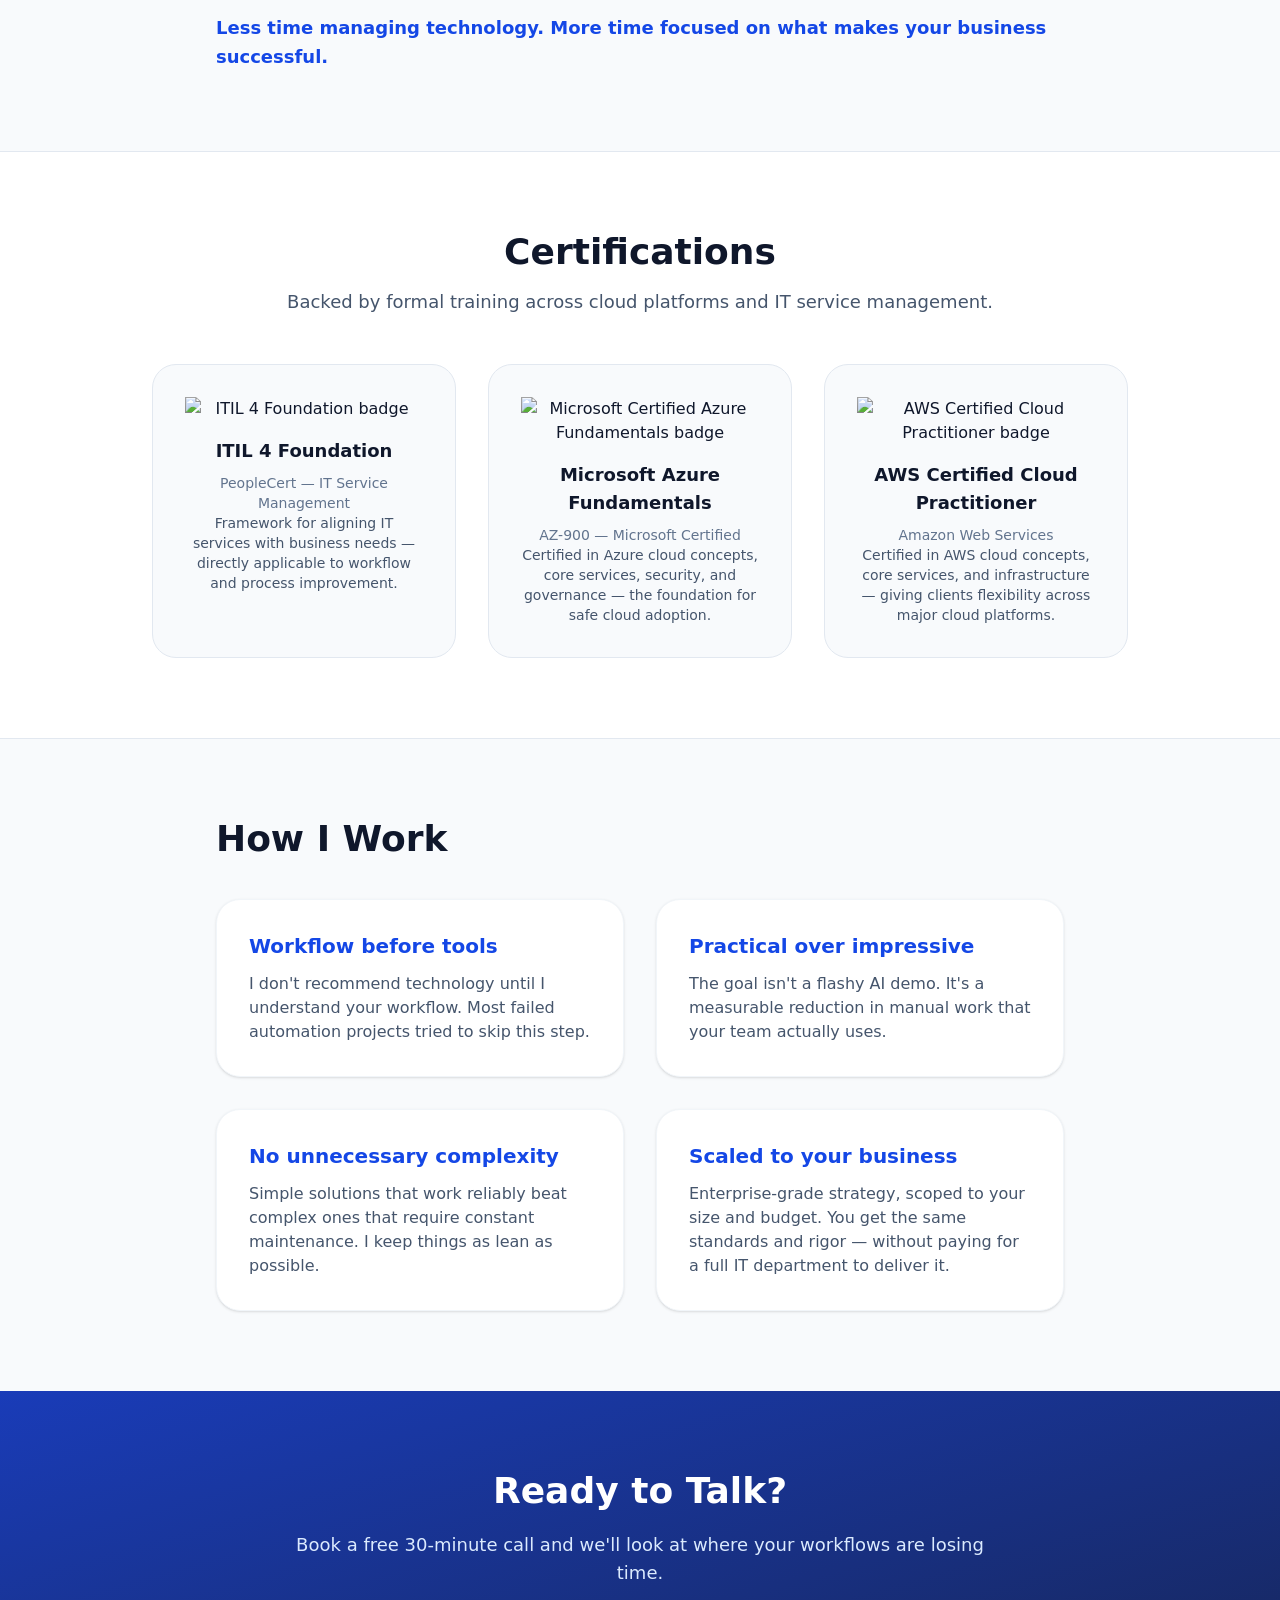
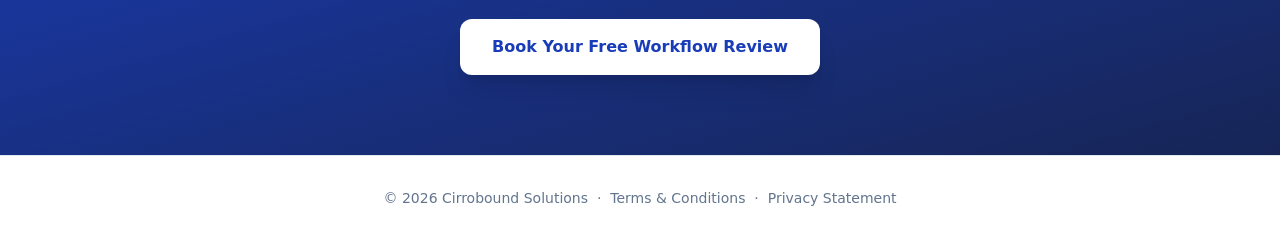
==== commit d618c75a: "Fix all CTA buttons rendering on mobile across all pages Add display:inline-block inline style to ev" ====
--- a/about.html
+++ b/about.html
@@ -197,7 +197,8 @@
       Book a free 30-minute call and we'll look at where your workflows are losing time.
     </p>
     <a href="https://outlook.office.com/book/AIReadiness@cirrobound.com/" target="_blank" rel="noopener noreferrer"
-       class="bg-white text-blue-800 px-8 py-4 rounded-xl font-black shadow-xl hover:shadow-2xl transition">
+       class="bg-white text-blue-800 px-8 py-4 rounded-xl font-black shadow-xl hover:shadow-2xl transition"
+       style="display:inline-block;">
       Book Your Free Workflow Review
     </a>
   </div>
